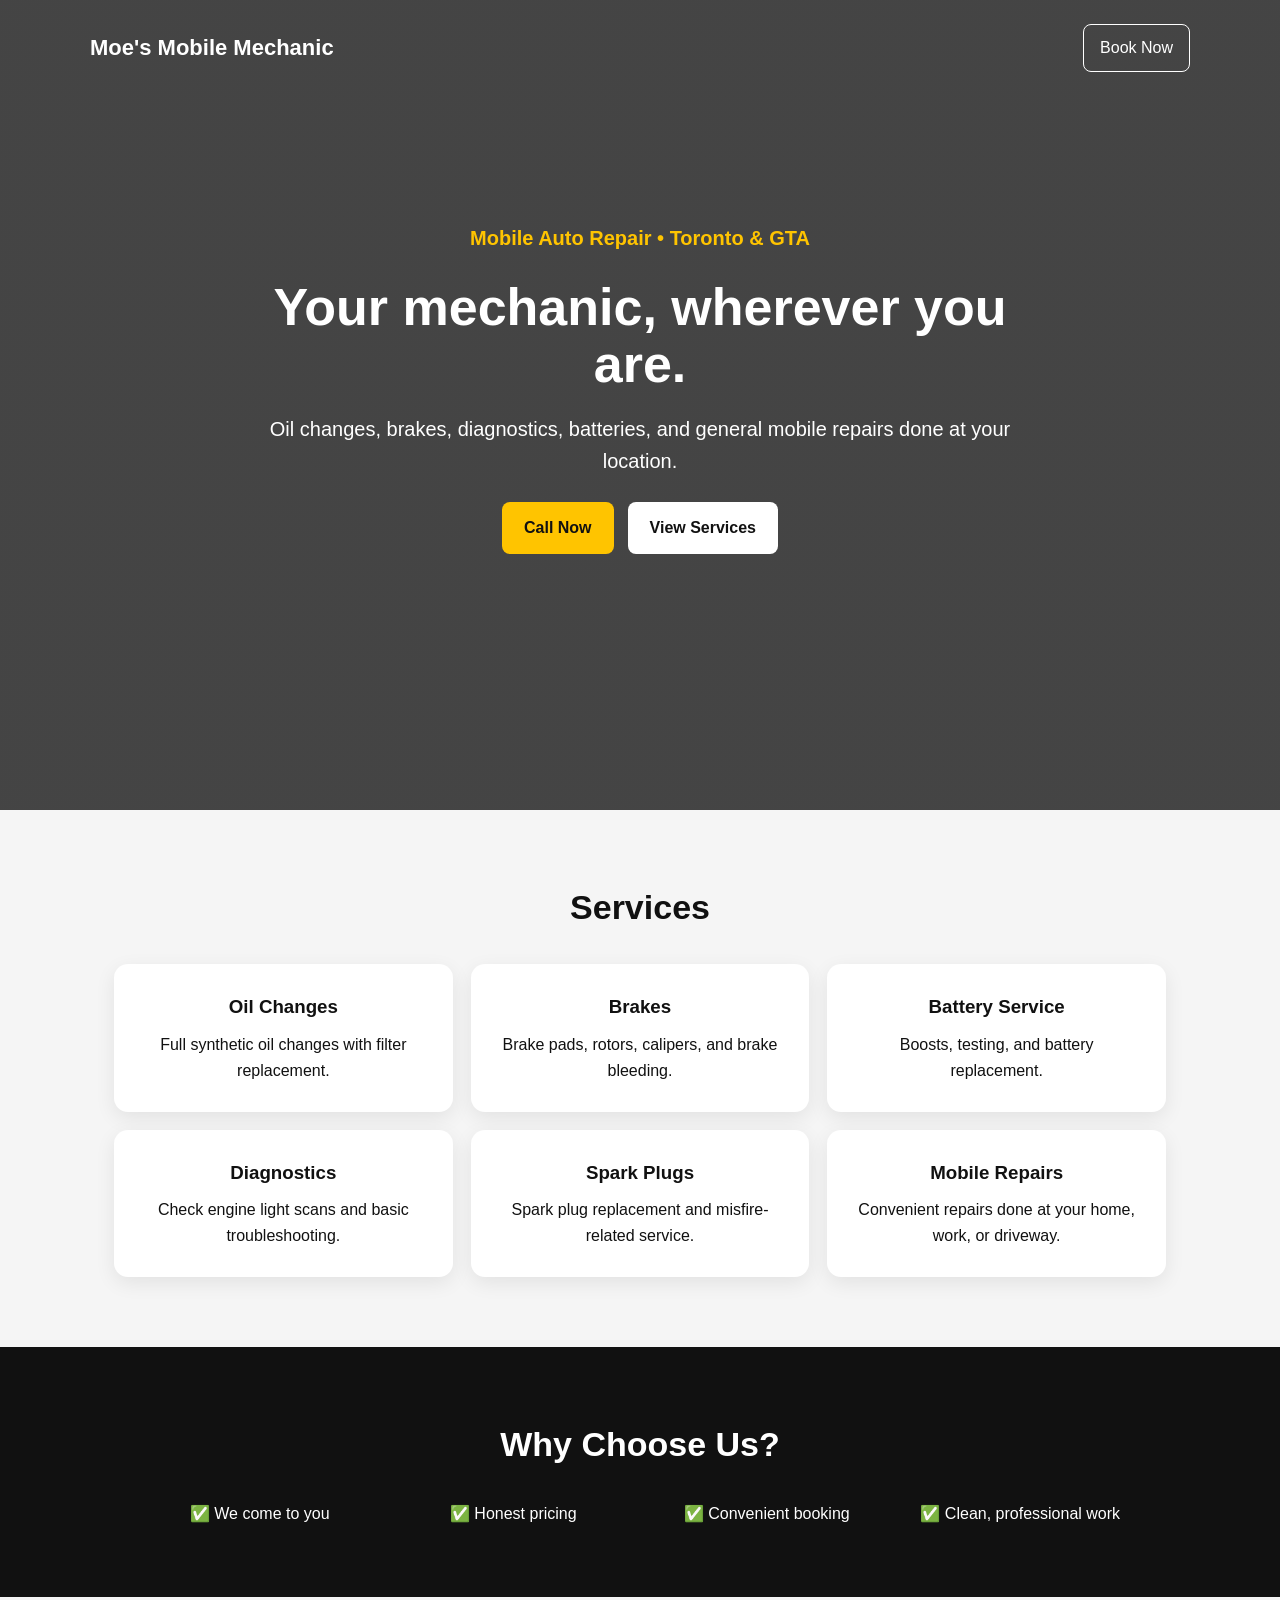
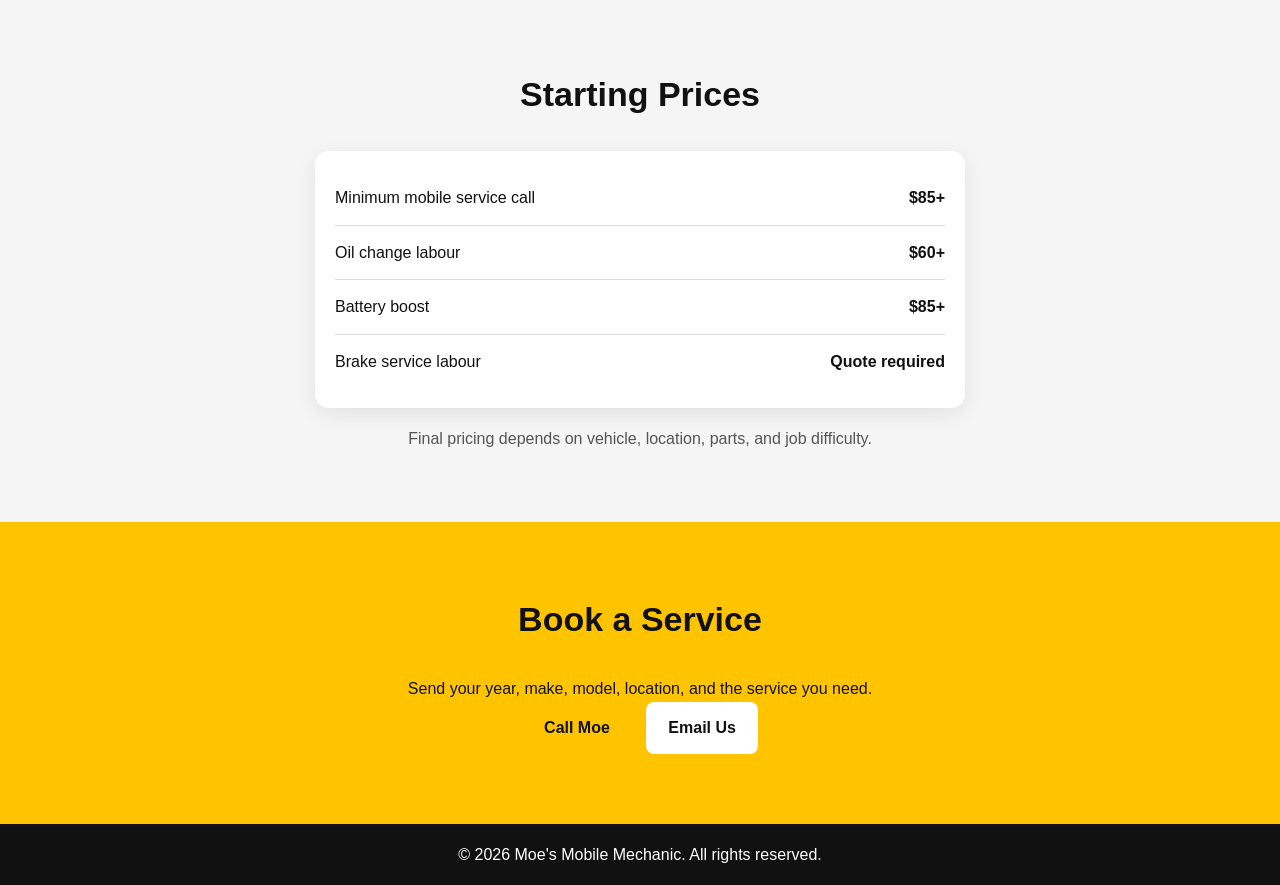
==== index.html @ 8963e4dd "Add files via upload" ====
<!DOCTYPE html>
<html lang="en">
<head>
  <meta charset="UTF-8" />
  <meta name="viewport" content="width=device-width, initial-scale=1.0" />
  <title>Moe's Mobile Mechanic</title>
  <link rel="stylesheet" href="styles.css" />
</head>
<body>
  <header class="hero">
    <nav>
      <h2>Moe's Mobile Mechanic</h2>
      <a href="#contact" class="nav-btn">Book Now</a>
    </nav>

    <div class="hero-content">
      <p class="tag">Mobile Auto Repair • Toronto & GTA</p>
      <h1>Your mechanic, wherever you are.</h1>
      <p>Oil changes, brakes, diagnostics, batteries, and general mobile repairs done at your location.</p>
      <div class="buttons">
        <a href="tel:+10000000000" class="btn primary">Call Now</a>
        <a href="#services" class="btn secondary">View Services</a>
      </div>
    </div>
  </header>

  <section id="services" class="section">
    <h2>Services</h2>
    <div class="grid">
      <div class="card"><h3>Oil Changes</h3><p>Full synthetic oil changes with filter replacement.</p></div>
      <div class="card"><h3>Brakes</h3><p>Brake pads, rotors, calipers, and brake bleeding.</p></div>
      <div class="card"><h3>Battery Service</h3><p>Boosts, testing, and battery replacement.</p></div>
      <div class="card"><h3>Diagnostics</h3><p>Check engine light scans and basic troubleshooting.</p></div>
      <div class="card"><h3>Spark Plugs</h3><p>Spark plug replacement and misfire-related service.</p></div>
      <div class="card"><h3>Mobile Repairs</h3><p>Convenient repairs done at your home, work, or driveway.</p></div>
    </div>
  </section>

  <section class="section dark">
    <h2>Why Choose Us?</h2>
    <div class="features">
      <p>✅ We come to you</p>
      <p>✅ Honest pricing</p>
      <p>✅ Convenient booking</p>
      <p>✅ Clean, professional work</p>
    </div>
  </section>

  <section class="section">
    <h2>Starting Prices</h2>
    <div class="price-list">
      <p><span>Minimum mobile service call</span><strong>$85+</strong></p>
      <p><span>Oil change labour</span><strong>$60+</strong></p>
      <p><span>Battery boost</span><strong>$85+</strong></p>
      <p><span>Brake service labour</span><strong>Quote required</strong></p>
    </div>
    <p class="note">Final pricing depends on vehicle, location, parts, and job difficulty.</p>
  </section>

  <section id="contact" class="section contact">
    <h2>Book a Service</h2>
    <p>Send your year, make, model, location, and the service you need.</p>
    <a href="tel:+10000000000" class="btn primary">Call Moe</a>
    <a href="mailto:your@email.com" class="btn secondary">Email Us</a>
  </section>

  <footer>
    <p>© 2026 Moe's Mobile Mechanic. All rights reserved.</p>
  </footer>

  <script src="script.js"></script>
</body>
</html>
---- styles.css ----
* {
  box-sizing: border-box;
  margin: 0;
  padding: 0;
}

body {
  font-family: Arial, sans-serif;
  color: #111;
  background: #f5f5f5;
  line-height: 1.6;
}

.hero {
  min-height: 90vh;
  background: linear-gradient(rgba(0,0,0,.72), rgba(0,0,0,.72)), url("https://images.unsplash.com/photo-1486262715619-67b85e0b08d3?auto=format&fit=crop&w=1600&q=80");
  background-size: cover;
  background-position: center;
  color: white;
  padding: 24px;
}

nav {
  display: flex;
  justify-content: space-between;
  align-items: center;
  max-width: 1100px;
  margin: auto;
}

nav h2 {
  font-size: 22px;
}

.nav-btn {
  color: white;
  border: 1px solid white;
  padding: 10px 16px;
  border-radius: 8px;
  text-decoration: none;
}

.hero-content {
  max-width: 800px;
  margin: 150px auto 0;
  text-align: center;
}

.tag {
  color: #ffc400;
  font-weight: bold;
  margin-bottom: 12px;
}

h1 {
  font-size: 52px;
  line-height: 1.1;
  margin-bottom: 20px;
}

.hero-content p {
  font-size: 20px;
  margin-bottom: 25px;
}

.buttons {
  display: flex;
  justify-content: center;
  gap: 14px;
  flex-wrap: wrap;
}

.btn {
  display: inline-block;
  padding: 13px 22px;
  border-radius: 8px;
  text-decoration: none;
  font-weight: bold;
}

.primary {
  background: #ffc400;
  color: #111;
}

.secondary {
  background: white;
  color: #111;
}

.section {
  max-width: 1100px;
  margin: auto;
  padding: 70px 24px;
  text-align: center;
}

.section h2 {
  font-size: 34px;
  margin-bottom: 30px;
}

.grid {
  display: grid;
  grid-template-columns: repeat(3, 1fr);
  gap: 18px;
}

.card {
  background: white;
  padding: 28px;
  border-radius: 14px;
  box-shadow: 0 6px 20px rgba(0,0,0,.08);
}

.card h3 {
  margin-bottom: 10px;
}

.dark {
  background: #111;
  color: white;
  max-width: none;
}

.features {
  display: grid;
  grid-template-columns: repeat(4, 1fr);
  gap: 14px;
  max-width: 1000px;
  margin: auto;
}

.price-list {
  background: white;
  border-radius: 14px;
  padding: 20px;
  max-width: 650px;
  margin: auto;
  box-shadow: 0 6px 20px rgba(0,0,0,.08);
}

.price-list p {
  display: flex;
  justify-content: space-between;
  border-bottom: 1px solid #ddd;
  padding: 14px 0;
}

.price-list p:last-child {
  border-bottom: none;
}

.note {
  margin-top: 18px;
  color: #555;
}

.contact {
  background: #ffc400;
  max-width: none;
}

.contact .secondary {
  margin-left: 10px;
}

footer {
  background: #111;
  color: white;
  text-align: center;
  padding: 18px;
}

@media (max-width: 800px) {
  h1 {
    font-size: 38px;
  }

  .grid,
  .features {
    grid-template-columns: 1fr;
  }

  .hero-content {
    margin-top: 110px;
  }

  .price-list p {
    flex-direction: column;
    gap: 4px;
  }
}
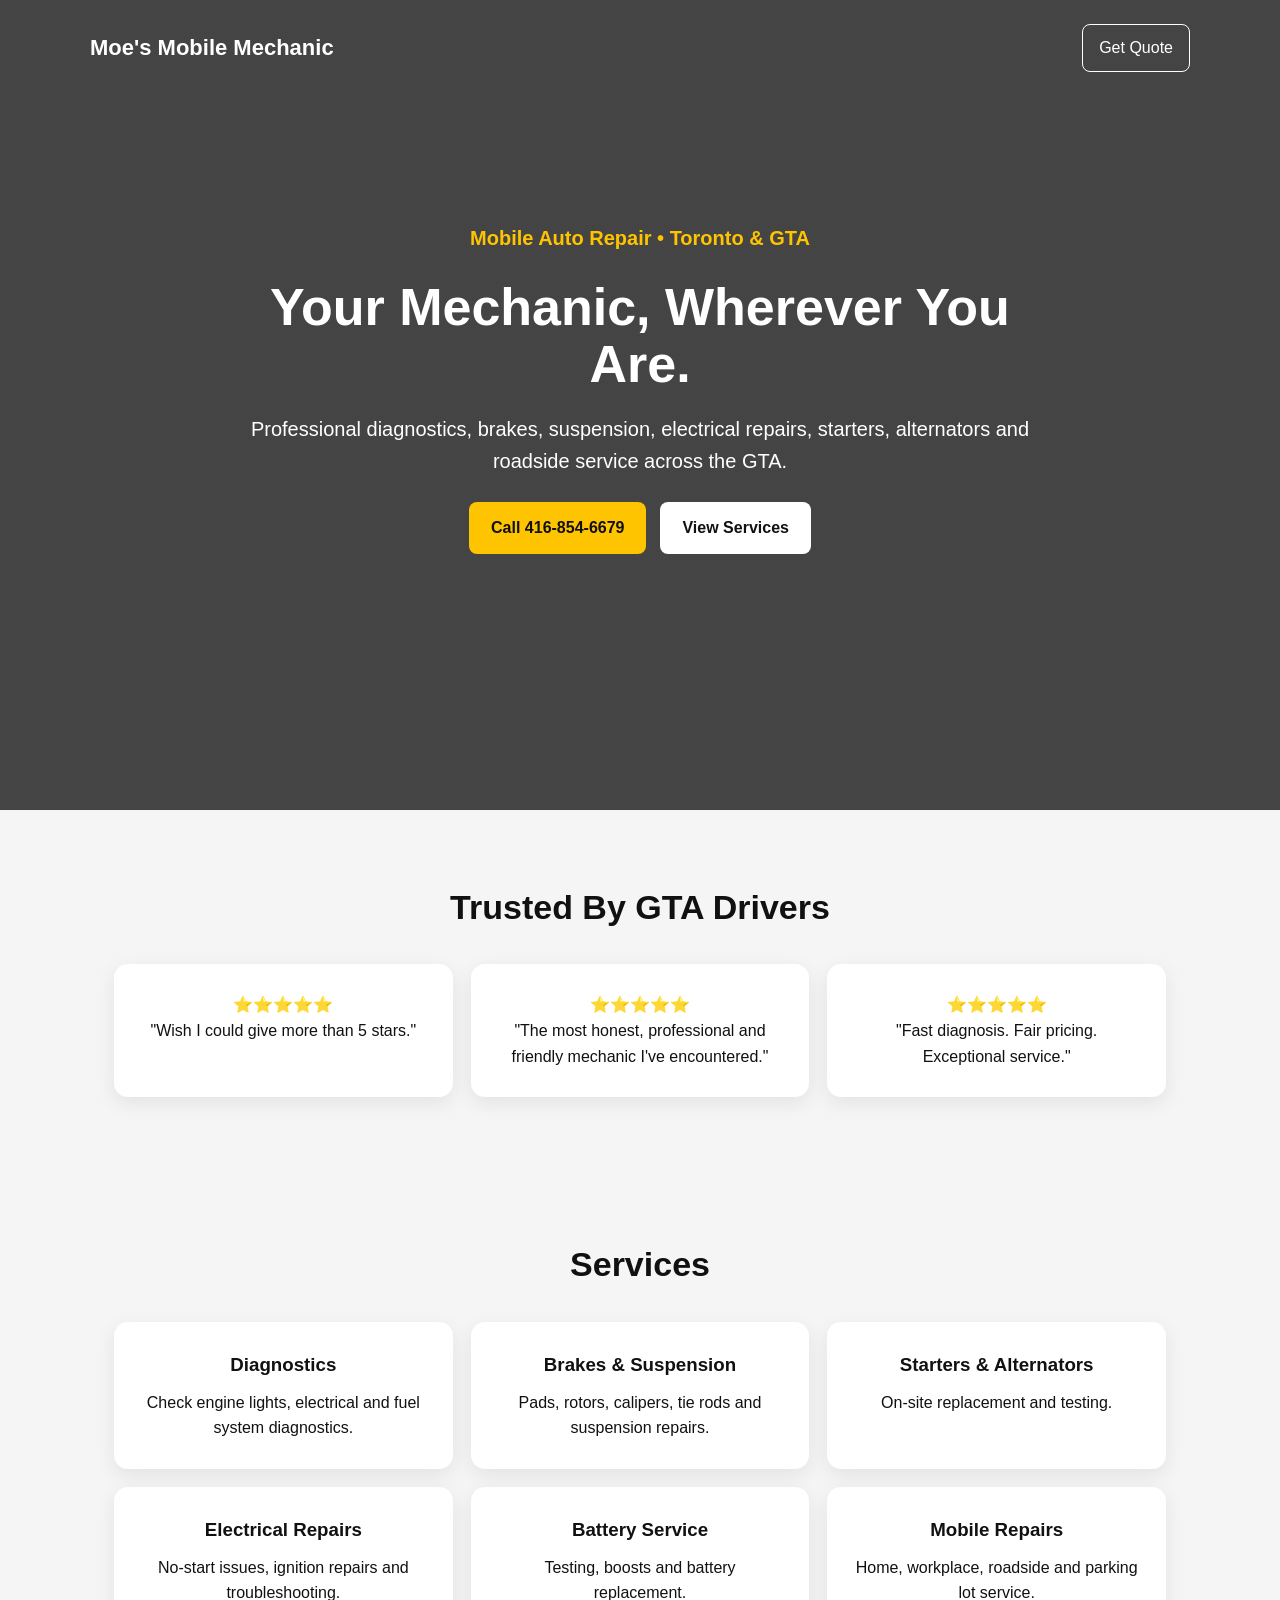
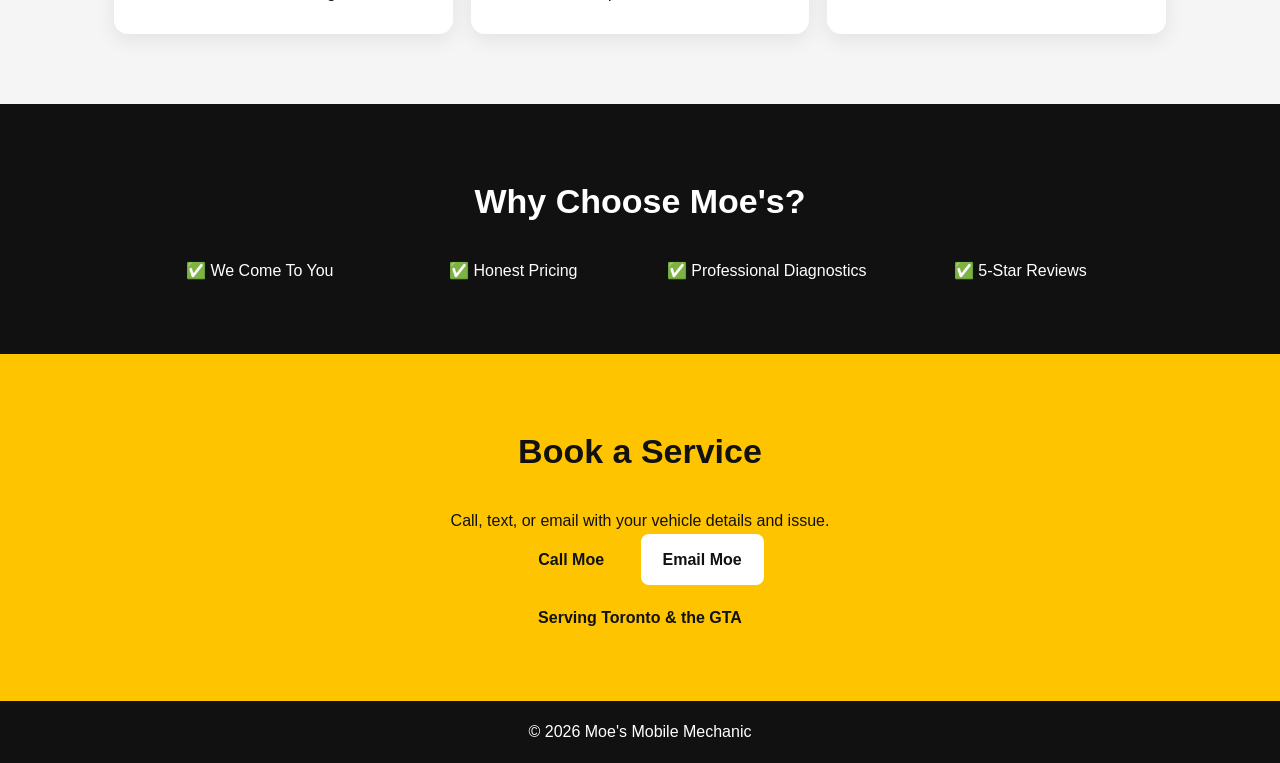
==== commit 2cc41374: "Add files via upload" ====
--- a/index.html
+++ b/index.html
@@ -1,73 +1,54 @@
 <!DOCTYPE html>
-<html lang="en">
-<head>
-  <meta charset="UTF-8" />
-  <meta name="viewport" content="width=device-width, initial-scale=1.0" />
-  <title>Moe's Mobile Mechanic</title>
-  <link rel="stylesheet" href="styles.css" />
-</head>
+<html lang="en"><head><meta charset="UTF-8"><meta name="viewport" content="width=device-width, initial-scale=1.0">
+<title>Moe's Mobile Mechanic | Toronto & GTA</title><link rel="stylesheet" href="styles.css"></head>
 <body>
-  <header class="hero">
-    <nav>
-      <h2>Moe's Mobile Mechanic</h2>
-      <a href="#contact" class="nav-btn">Book Now</a>
-    </nav>
+<header class="hero">
+<nav><h2>Moe's Mobile Mechanic</h2><a href="#contact" class="nav-btn">Get Quote</a></nav>
+<div class="hero-content">
+<p class="tag">Mobile Auto Repair • Toronto & GTA</p>
+<h1>Your Mechanic, Wherever You Are.</h1>
+<p>Professional diagnostics, brakes, suspension, electrical repairs, starters, alternators and roadside service across the GTA.</p>
+<div class="buttons">
+<a href="tel:+14168546679" class="btn primary">Call 416-854-6679</a>
+<a href="#services" class="btn secondary">View Services</a>
+</div></div></header>
 
-    <div class="hero-content">
-      <p class="tag">Mobile Auto Repair • Toronto & GTA</p>
-      <h1>Your mechanic, wherever you are.</h1>
-      <p>Oil changes, brakes, diagnostics, batteries, and general mobile repairs done at your location.</p>
-      <div class="buttons">
-        <a href="tel:+10000000000" class="btn primary">Call Now</a>
-        <a href="#services" class="btn secondary">View Services</a>
-      </div>
-    </div>
-  </header>
+<section class="section">
+<h2>Trusted By GTA Drivers</h2>
+<div class="grid">
+<div class="card"><p>⭐⭐⭐⭐⭐</p><p>"Wish I could give more than 5 stars."</p></div>
+<div class="card"><p>⭐⭐⭐⭐⭐</p><p>"The most honest, professional and friendly mechanic I've encountered."</p></div>
+<div class="card"><p>⭐⭐⭐⭐⭐</p><p>"Fast diagnosis. Fair pricing. Exceptional service."</p></div>
+</div></section>
 
-  <section id="services" class="section">
-    <h2>Services</h2>
-    <div class="grid">
-      <div class="card"><h3>Oil Changes</h3><p>Full synthetic oil changes with filter replacement.</p></div>
-      <div class="card"><h3>Brakes</h3><p>Brake pads, rotors, calipers, and brake bleeding.</p></div>
-      <div class="card"><h3>Battery Service</h3><p>Boosts, testing, and battery replacement.</p></div>
-      <div class="card"><h3>Diagnostics</h3><p>Check engine light scans and basic troubleshooting.</p></div>
-      <div class="card"><h3>Spark Plugs</h3><p>Spark plug replacement and misfire-related service.</p></div>
-      <div class="card"><h3>Mobile Repairs</h3><p>Convenient repairs done at your home, work, or driveway.</p></div>
-    </div>
-  </section>
+<section id="services" class="section">
+<h2>Services</h2>
+<div class="grid">
+<div class="card"><h3>Diagnostics</h3><p>Check engine lights, electrical and fuel system diagnostics.</p></div>
+<div class="card"><h3>Brakes & Suspension</h3><p>Pads, rotors, calipers, tie rods and suspension repairs.</p></div>
+<div class="card"><h3>Starters & Alternators</h3><p>On-site replacement and testing.</p></div>
+<div class="card"><h3>Electrical Repairs</h3><p>No-start issues, ignition repairs and troubleshooting.</p></div>
+<div class="card"><h3>Battery Service</h3><p>Testing, boosts and battery replacement.</p></div>
+<div class="card"><h3>Mobile Repairs</h3><p>Home, workplace, roadside and parking lot service.</p></div>
+</div></section>
 
-  <section class="section dark">
-    <h2>Why Choose Us?</h2>
-    <div class="features">
-      <p>✅ We come to you</p>
-      <p>✅ Honest pricing</p>
-      <p>✅ Convenient booking</p>
-      <p>✅ Clean, professional work</p>
-    </div>
-  </section>
+<section class="section dark">
+<h2>Why Choose Moe's?</h2>
+<div class="features">
+<p>✅ We Come To You</p>
+<p>✅ Honest Pricing</p>
+<p>✅ Professional Diagnostics</p>
+<p>✅ 5-Star Reviews</p>
+</div>
+</section>
 
-  <section class="section">
-    <h2>Starting Prices</h2>
-    <div class="price-list">
-      <p><span>Minimum mobile service call</span><strong>$85+</strong></p>
-      <p><span>Oil change labour</span><strong>$60+</strong></p>
-      <p><span>Battery boost</span><strong>$85+</strong></p>
-      <p><span>Brake service labour</span><strong>Quote required</strong></p>
-    </div>
-    <p class="note">Final pricing depends on vehicle, location, parts, and job difficulty.</p>
-  </section>
+<section id="contact" class="section contact">
+<h2>Book a Service</h2>
+<p>Call, text, or email with your vehicle details and issue.</p>
+<a href="tel:+14168546679" class="btn primary">Call Moe</a>
+<a href="mailto:moes.automechaic@gmail.com" class="btn secondary">Email Moe</a>
+<p style="margin-top:20px"><strong>Serving Toronto & the GTA</strong></p>
+</section>
 
-  <section id="contact" class="section contact">
-    <h2>Book a Service</h2>
-    <p>Send your year, make, model, location, and the service you need.</p>
-    <a href="tel:+10000000000" class="btn primary">Call Moe</a>
-    <a href="mailto:your@email.com" class="btn secondary">Email Us</a>
-  </section>
-
-  <footer>
-    <p>© 2026 Moe's Mobile Mechanic. All rights reserved.</p>
-  </footer>
-
-  <script src="script.js"></script>
-</body>
-</html>
+<footer><p>© 2026 Moe's Mobile Mechanic</p></footer>
+</body></html>
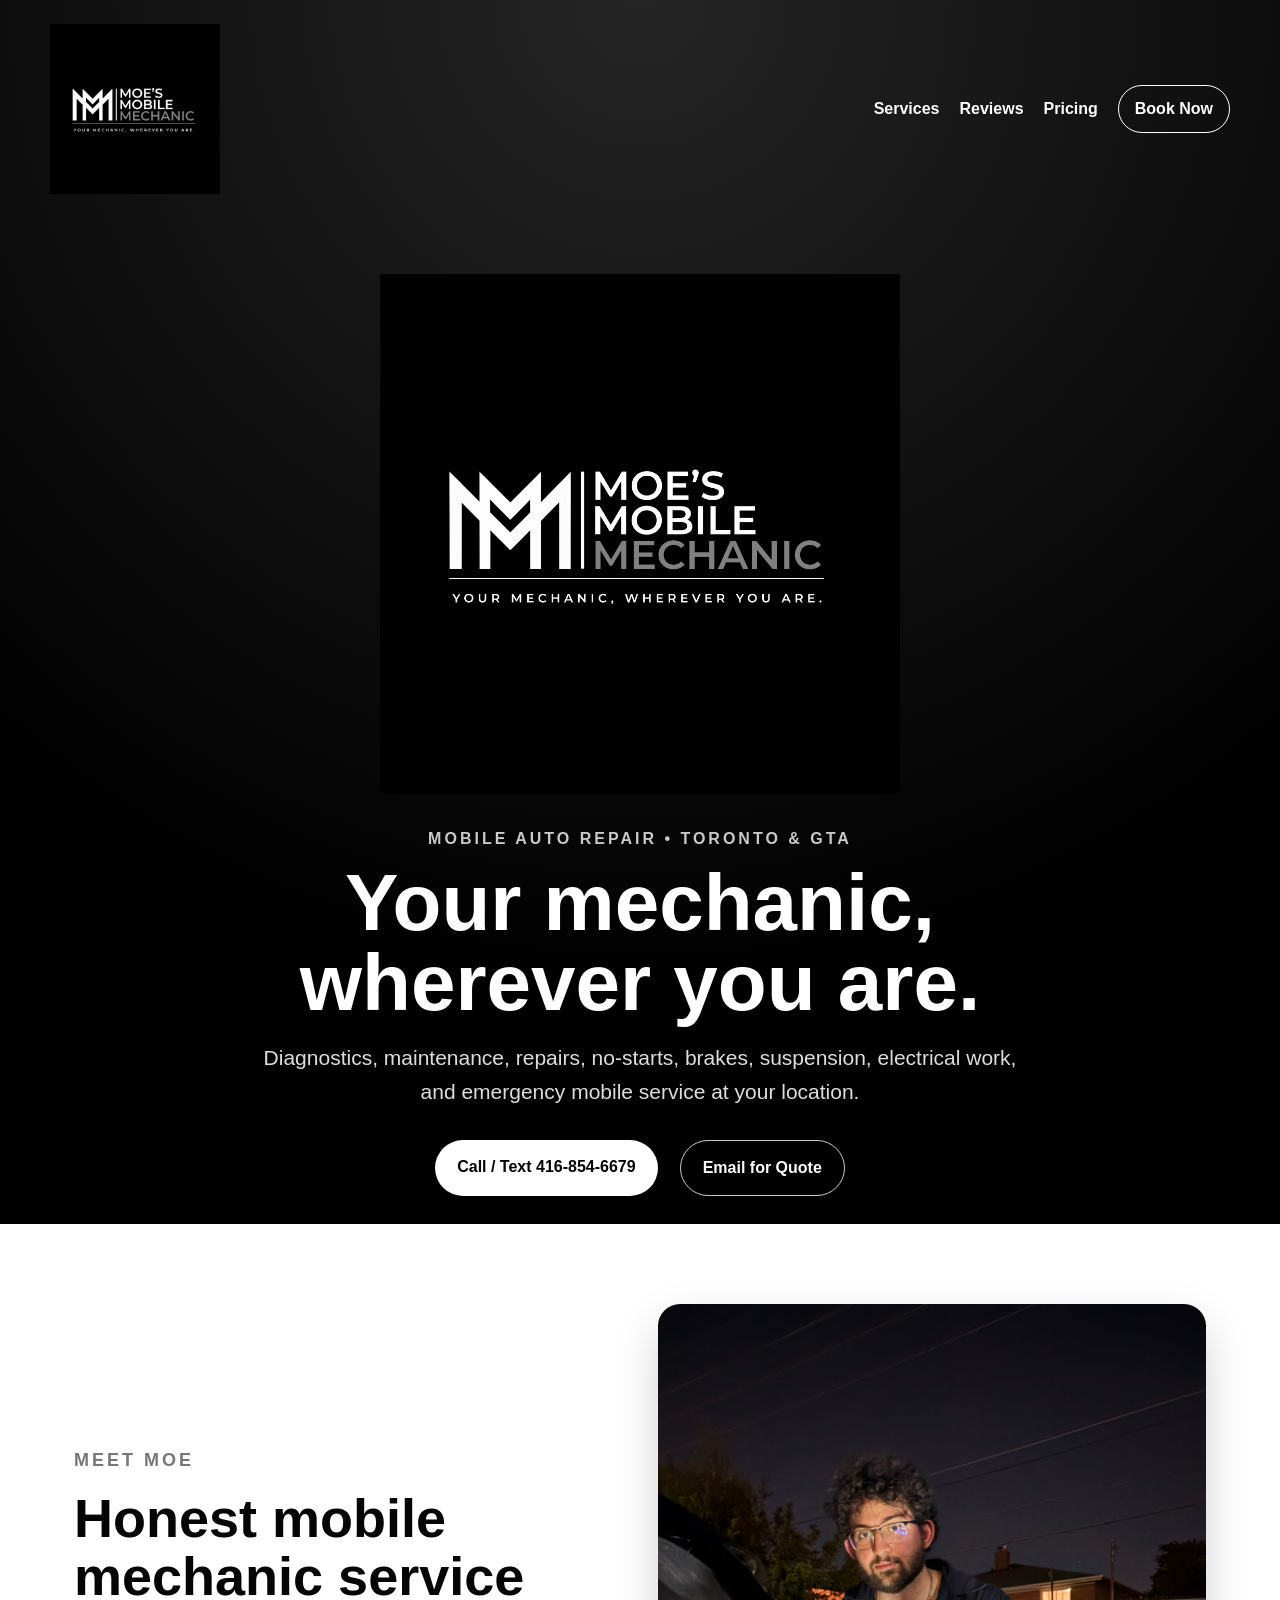
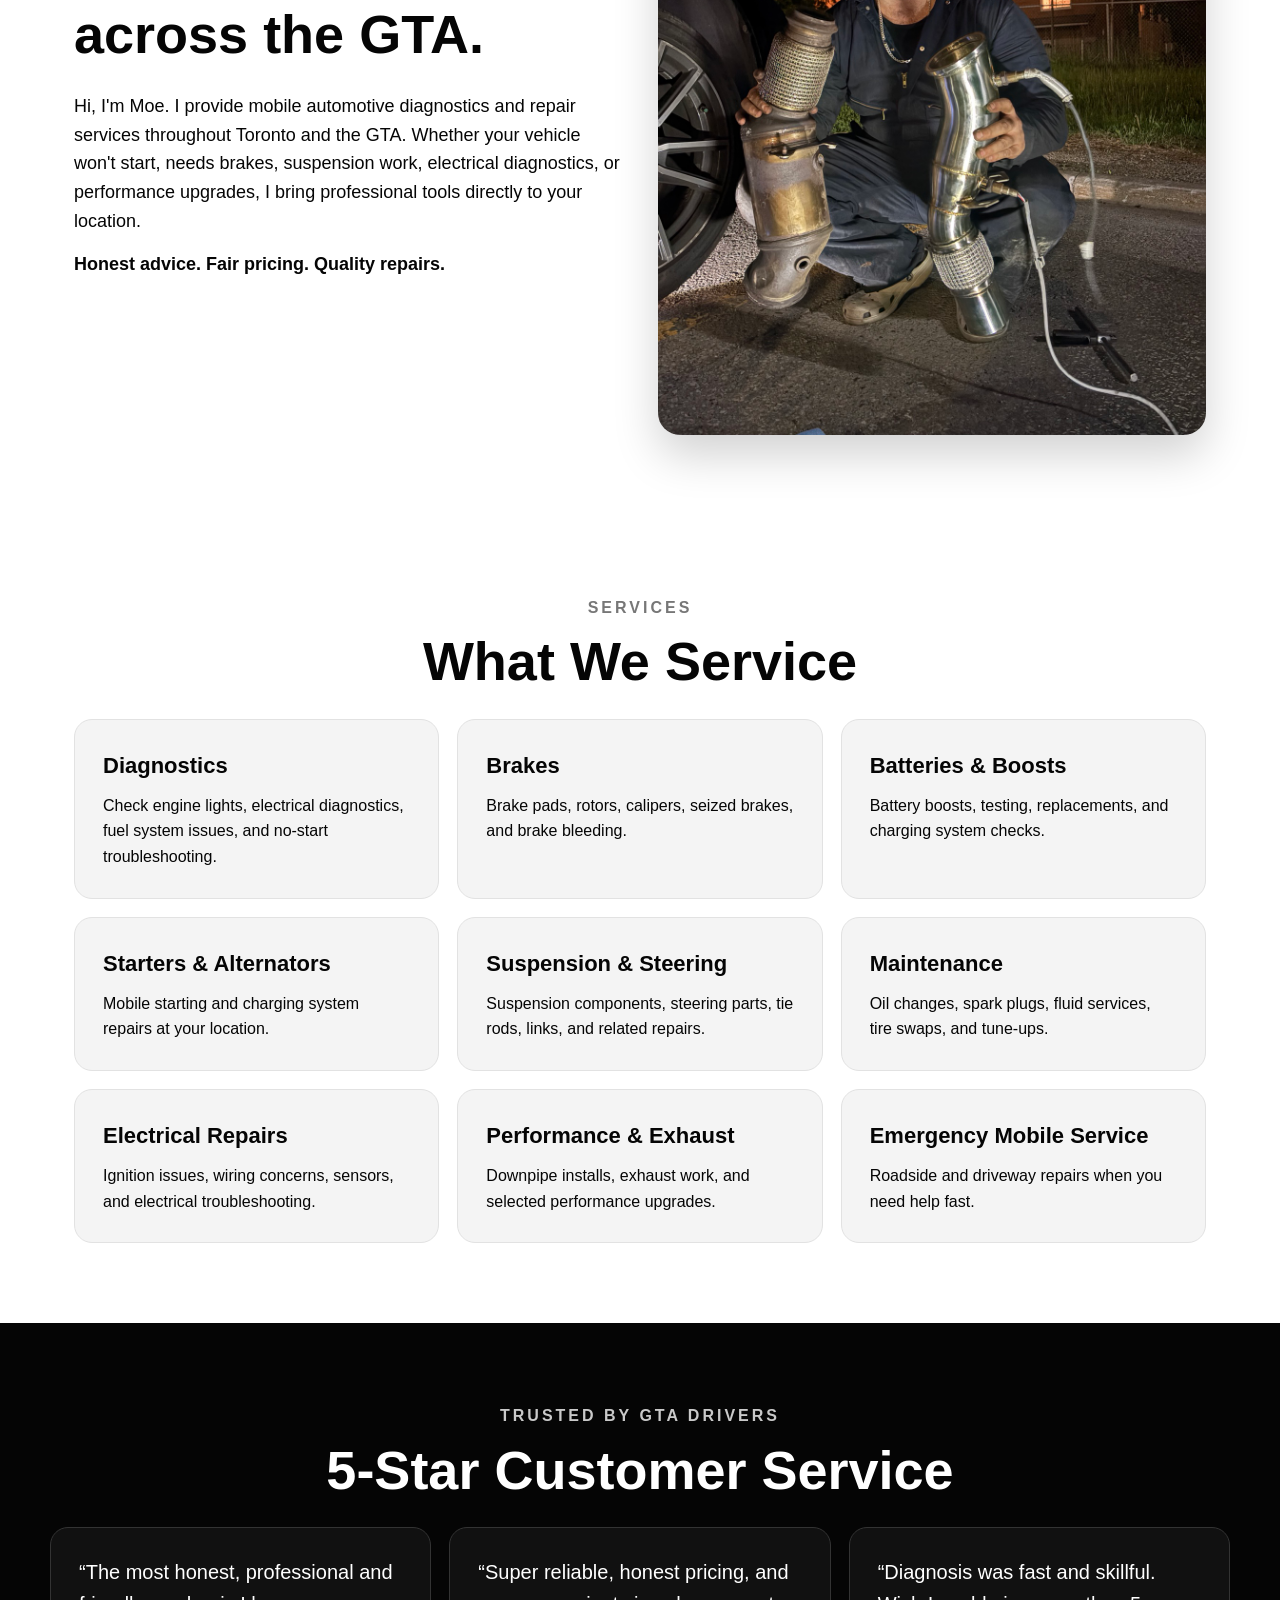
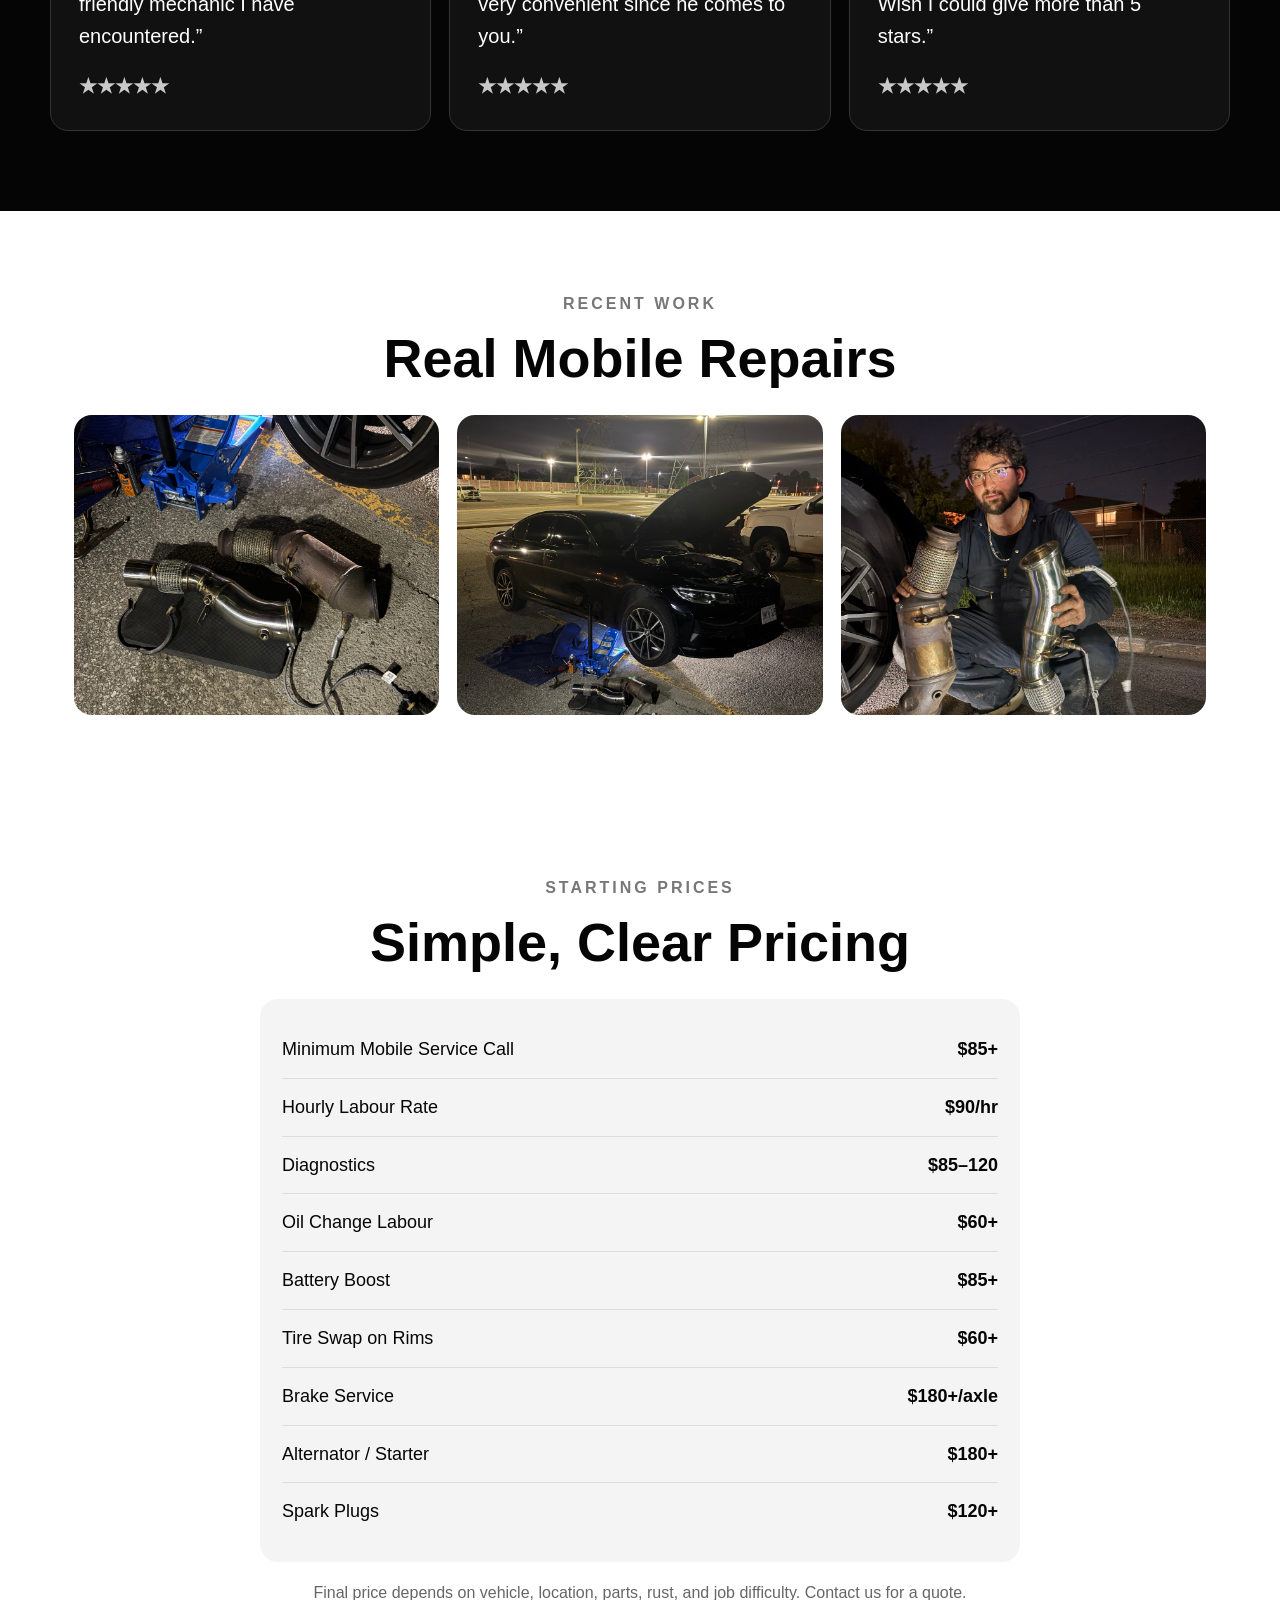
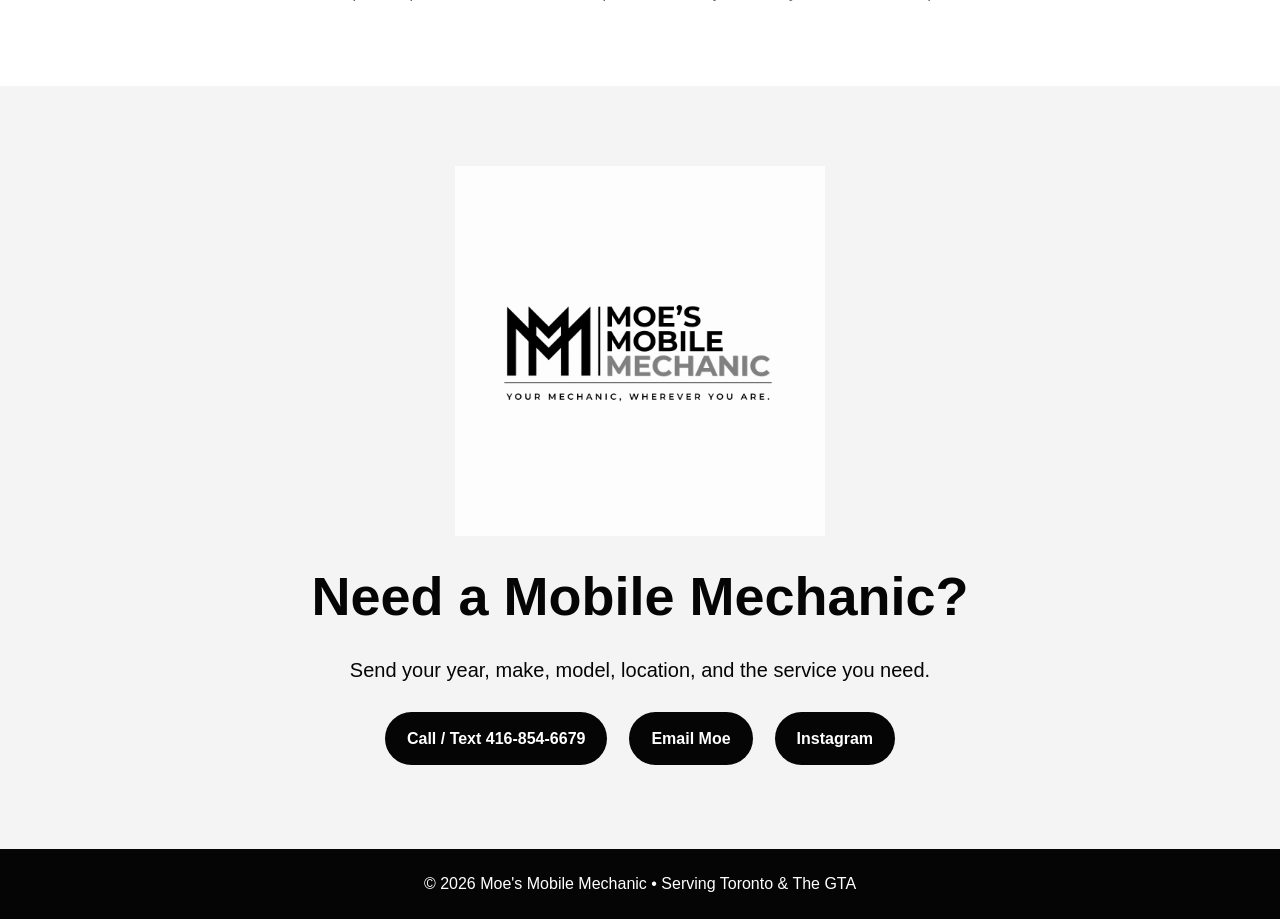
==== commit d2adfce9: "Add files via upload" ====
--- a/index.html
+++ b/index.html
@@ -1,54 +1 @@
-<!DOCTYPE html>
-<html lang="en"><head><meta charset="UTF-8"><meta name="viewport" content="width=device-width, initial-scale=1.0">
-<title>Moe's Mobile Mechanic | Toronto & GTA</title><link rel="stylesheet" href="styles.css"></head>
-<body>
-<header class="hero">
-<nav><h2>Moe's Mobile Mechanic</h2><a href="#contact" class="nav-btn">Get Quote</a></nav>
-<div class="hero-content">
-<p class="tag">Mobile Auto Repair • Toronto & GTA</p>
-<h1>Your Mechanic, Wherever You Are.</h1>
-<p>Professional diagnostics, brakes, suspension, electrical repairs, starters, alternators and roadside service across the GTA.</p>
-<div class="buttons">
-<a href="tel:+14168546679" class="btn primary">Call 416-854-6679</a>
-<a href="#services" class="btn secondary">View Services</a>
-</div></div></header>
-
-<section class="section">
-<h2>Trusted By GTA Drivers</h2>
-<div class="grid">
-<div class="card"><p>⭐⭐⭐⭐⭐</p><p>"Wish I could give more than 5 stars."</p></div>
-<div class="card"><p>⭐⭐⭐⭐⭐</p><p>"The most honest, professional and friendly mechanic I've encountered."</p></div>
-<div class="card"><p>⭐⭐⭐⭐⭐</p><p>"Fast diagnosis. Fair pricing. Exceptional service."</p></div>
-</div></section>
-
-<section id="services" class="section">
-<h2>Services</h2>
-<div class="grid">
-<div class="card"><h3>Diagnostics</h3><p>Check engine lights, electrical and fuel system diagnostics.</p></div>
-<div class="card"><h3>Brakes & Suspension</h3><p>Pads, rotors, calipers, tie rods and suspension repairs.</p></div>
-<div class="card"><h3>Starters & Alternators</h3><p>On-site replacement and testing.</p></div>
-<div class="card"><h3>Electrical Repairs</h3><p>No-start issues, ignition repairs and troubleshooting.</p></div>
-<div class="card"><h3>Battery Service</h3><p>Testing, boosts and battery replacement.</p></div>
-<div class="card"><h3>Mobile Repairs</h3><p>Home, workplace, roadside and parking lot service.</p></div>
-</div></section>
-
-<section class="section dark">
-<h2>Why Choose Moe's?</h2>
-<div class="features">
-<p>✅ We Come To You</p>
-<p>✅ Honest Pricing</p>
-<p>✅ Professional Diagnostics</p>
-<p>✅ 5-Star Reviews</p>
-</div>
-</section>
-
-<section id="contact" class="section contact">
-<h2>Book a Service</h2>
-<p>Call, text, or email with your vehicle details and issue.</p>
-<a href="tel:+14168546679" class="btn primary">Call Moe</a>
-<a href="mailto:moes.automechaic@gmail.com" class="btn secondary">Email Moe</a>
-<p style="margin-top:20px"><strong>Serving Toronto & the GTA</strong></p>
-</section>
-
-<footer><p>© 2026 Moe's Mobile Mechanic</p></footer>
-</body></html>+<!DOCTYPE html><html lang="en"><head><meta charset="UTF-8"/><meta name="viewport" content="width=device-width, initial-scale=1.0"/><title>Moe's Mobile Mechanic | GTA Mobile Auto Repair</title><meta name="description" content="Moe's Mobile Mechanic provides mobile diagnostics and auto repair across Toronto and the GTA."/><link rel="stylesheet" href="styles.css"/></head><body><header class="hero"><nav class="nav"><img src="logo-dark.png" alt="Moe's Mobile Mechanic logo" class="nav-logo"/><div class="nav-links"><a href="#services">Services</a><a href="#reviews">Reviews</a><a href="#pricing">Pricing</a><a href="#contact" class="pill">Book Now</a></div></nav><div class="hero-inner"><img src="logo-dark.png" alt="Moe's Mobile Mechanic logo" class="hero-logo"/><p class="eyebrow">Mobile Auto Repair • Toronto & GTA</p><h1>Your mechanic, wherever you are.</h1><p class="hero-text">Diagnostics, maintenance, repairs, no-starts, brakes, suspension, electrical work, and emergency mobile service at your location.</p><div class="buttons"><a href="tel:4168546679" class="btn primary">Call / Text 416-854-6679</a><a href="mailto:Moes.automechaic@gmail.com" class="btn secondary">Email for Quote</a></div></div></header><main><section class="section about"><div><p class="eyebrow dark-text">Meet Moe</p><h2>Honest mobile mechanic service across the GTA.</h2><p>Hi, I'm Moe. I provide mobile automotive diagnostics and repair services throughout Toronto and the GTA. Whether your vehicle won't start, needs brakes, suspension work, electrical diagnostics, or performance upgrades, I bring professional tools directly to your location.</p><p><strong>Honest advice. Fair pricing. Quality repairs.</strong></p></div><img src="meet-moe.jpeg" alt="Moe working on a BMW mobile repair" class="feature-img"/></section><section id="services" class="section"><p class="eyebrow dark-text">Services</p><h2>What We Service</h2><div class="grid"><div class="card"><h3>Diagnostics</h3><p>Check engine lights, electrical diagnostics, fuel system issues, and no-start troubleshooting.</p></div><div class="card"><h3>Brakes</h3><p>Brake pads, rotors, calipers, seized brakes, and brake bleeding.</p></div><div class="card"><h3>Batteries & Boosts</h3><p>Battery boosts, testing, replacements, and charging system checks.</p></div><div class="card"><h3>Starters & Alternators</h3><p>Mobile starting and charging system repairs at your location.</p></div><div class="card"><h3>Suspension & Steering</h3><p>Suspension components, steering parts, tie rods, links, and related repairs.</p></div><div class="card"><h3>Maintenance</h3><p>Oil changes, spark plugs, fluid services, tire swaps, and tune-ups.</p></div><div class="card"><h3>Electrical Repairs</h3><p>Ignition issues, wiring concerns, sensors, and electrical troubleshooting.</p></div><div class="card"><h3>Performance & Exhaust</h3><p>Downpipe installs, exhaust work, and selected performance upgrades.</p></div><div class="card"><h3>Emergency Mobile Service</h3><p>Roadside and driveway repairs when you need help fast.</p></div></div></section><section id="reviews" class="section dark-section"><p class="eyebrow">Trusted By GTA Drivers</p><h2>5-Star Customer Service</h2><div class="review-grid"><div class="review">“The most honest, professional and friendly mechanic I have encountered.”<span>★★★★★</span></div><div class="review">“Super reliable, honest pricing, and very convenient since he comes to you.”<span>★★★★★</span></div><div class="review">“Diagnosis was fast and skillful. Wish I could give more than 5 stars.”<span>★★★★★</span></div></div></section><section class="section gallery"><p class="eyebrow dark-text">Recent Work</p><h2>Real Mobile Repairs</h2><div class="photo-grid"><img src="bmw-work.jpeg" alt="BMW mobile repair"/><img src="repair-work.jpeg" alt="Mobile repair work"/><img src="meet-moe.jpeg" alt="Moe holding automotive part"/></div></section><section id="pricing" class="section pricing"><p class="eyebrow dark-text">Starting Prices</p><h2>Simple, Clear Pricing</h2><div class="price-list"><p><span>Minimum Mobile Service Call</span><strong>$85+</strong></p><p><span>Hourly Labour Rate</span><strong>$90/hr</strong></p><p><span>Diagnostics</span><strong>$85–120</strong></p><p><span>Oil Change Labour</span><strong>$60+</strong></p><p><span>Battery Boost</span><strong>$85+</strong></p><p><span>Tire Swap on Rims</span><strong>$60+</strong></p><p><span>Brake Service</span><strong>$180+/axle</strong></p><p><span>Alternator / Starter</span><strong>$180+</strong></p><p><span>Spark Plugs</span><strong>$120+</strong></p></div><p class="note">Final price depends on vehicle, location, parts, rust, and job difficulty. Contact us for a quote.</p></section><section id="contact" class="contact"><img src="logo-light.png" alt="Moe's Mobile Mechanic logo" class="contact-logo"/><h2>Need a Mobile Mechanic?</h2><p>Send your year, make, model, location, and the service you need.</p><div class="buttons"><a href="tel:4168546679" class="btn dark-btn">Call / Text 416-854-6679</a><a href="mailto:Moes.automechaic@gmail.com" class="btn dark-btn">Email Moe</a><a href="https://www.instagram.com/moesmobilemechanics" class="btn dark-btn">Instagram</a></div></section></main><footer><p>© 2026 Moe's Mobile Mechanic • Serving Toronto & The GTA</p></footer></body></html>
--- a/styles.css
+++ b/styles.css
@@ -1,193 +1 @@
-* {
-  box-sizing: border-box;
-  margin: 0;
-  padding: 0;
-}
-
-body {
-  font-family: Arial, sans-serif;
-  color: #111;
-  background: #f5f5f5;
-  line-height: 1.6;
-}
-
-.hero {
-  min-height: 90vh;
-  background: linear-gradient(rgba(0,0,0,.72), rgba(0,0,0,.72)), url("https://images.unsplash.com/photo-1486262715619-67b85e0b08d3?auto=format&fit=crop&w=1600&q=80");
-  background-size: cover;
-  background-position: center;
-  color: white;
-  padding: 24px;
-}
-
-nav {
-  display: flex;
-  justify-content: space-between;
-  align-items: center;
-  max-width: 1100px;
-  margin: auto;
-}
-
-nav h2 {
-  font-size: 22px;
-}
-
-.nav-btn {
-  color: white;
-  border: 1px solid white;
-  padding: 10px 16px;
-  border-radius: 8px;
-  text-decoration: none;
-}
-
-.hero-content {
-  max-width: 800px;
-  margin: 150px auto 0;
-  text-align: center;
-}
-
-.tag {
-  color: #ffc400;
-  font-weight: bold;
-  margin-bottom: 12px;
-}
-
-h1 {
-  font-size: 52px;
-  line-height: 1.1;
-  margin-bottom: 20px;
-}
-
-.hero-content p {
-  font-size: 20px;
-  margin-bottom: 25px;
-}
-
-.buttons {
-  display: flex;
-  justify-content: center;
-  gap: 14px;
-  flex-wrap: wrap;
-}
-
-.btn {
-  display: inline-block;
-  padding: 13px 22px;
-  border-radius: 8px;
-  text-decoration: none;
-  font-weight: bold;
-}
-
-.primary {
-  background: #ffc400;
-  color: #111;
-}
-
-.secondary {
-  background: white;
-  color: #111;
-}
-
-.section {
-  max-width: 1100px;
-  margin: auto;
-  padding: 70px 24px;
-  text-align: center;
-}
-
-.section h2 {
-  font-size: 34px;
-  margin-bottom: 30px;
-}
-
-.grid {
-  display: grid;
-  grid-template-columns: repeat(3, 1fr);
-  gap: 18px;
-}
-
-.card {
-  background: white;
-  padding: 28px;
-  border-radius: 14px;
-  box-shadow: 0 6px 20px rgba(0,0,0,.08);
-}
-
-.card h3 {
-  margin-bottom: 10px;
-}
-
-.dark {
-  background: #111;
-  color: white;
-  max-width: none;
-}
-
-.features {
-  display: grid;
-  grid-template-columns: repeat(4, 1fr);
-  gap: 14px;
-  max-width: 1000px;
-  margin: auto;
-}
-
-.price-list {
-  background: white;
-  border-radius: 14px;
-  padding: 20px;
-  max-width: 650px;
-  margin: auto;
-  box-shadow: 0 6px 20px rgba(0,0,0,.08);
-}
-
-.price-list p {
-  display: flex;
-  justify-content: space-between;
-  border-bottom: 1px solid #ddd;
-  padding: 14px 0;
-}
-
-.price-list p:last-child {
-  border-bottom: none;
-}
-
-.note {
-  margin-top: 18px;
-  color: #555;
-}
-
-.contact {
-  background: #ffc400;
-  max-width: none;
-}
-
-.contact .secondary {
-  margin-left: 10px;
-}
-
-footer {
-  background: #111;
-  color: white;
-  text-align: center;
-  padding: 18px;
-}
-
-@media (max-width: 800px) {
-  h1 {
-    font-size: 38px;
-  }
-
-  .grid,
-  .features {
-    grid-template-columns: 1fr;
-  }
-
-  .hero-content {
-    margin-top: 110px;
-  }
-
-  .price-list p {
-    flex-direction: column;
-    gap: 4px;
-  }
-}
+*{box-sizing:border-box;margin:0;padding:0}:root{--black:#050505;--gray:#151515;--silver:#c9c9c9;--light:#f4f4f4;--white:#fff}body{font-family:Arial,Helvetica,sans-serif;background:var(--white);color:var(--black);line-height:1.6}a{text-decoration:none}.hero{min-height:100vh;background:radial-gradient(circle at top,#252525,#000 72%);color:var(--white);padding:24px}.nav{max-width:1180px;margin:auto;display:flex;align-items:center;justify-content:space-between;gap:20px}.nav-logo{width:170px;max-width:42vw}.nav-links{display:flex;gap:20px;align-items:center}.nav-links a{color:var(--white);font-weight:800}.pill{border:1px solid var(--white);padding:10px 16px;border-radius:999px}.hero-inner{max-width:950px;margin:80px auto 0;text-align:center}.hero-logo{width:520px;max-width:92%;margin-bottom:24px}.eyebrow{text-transform:uppercase;letter-spacing:3px;font-weight:900;color:var(--silver);margin-bottom:12px}.dark-text{color:#777}h1{font-size:clamp(42px,7vw,80px);line-height:1;margin-bottom:18px}.hero-text{font-size:21px;color:#ddd;max-width:760px;margin:0 auto 28px}.buttons{display:flex;justify-content:center;gap:14px;flex-wrap:wrap}.btn{display:inline-block;border-radius:999px;padding:14px 22px;font-weight:900;margin:4px}.primary{background:var(--white);color:var(--black)}.secondary{border:1px solid var(--silver);color:var(--white)}.dark-btn{background:var(--black);color:var(--white)}.section{max-width:1180px;margin:auto;padding:80px 24px;text-align:center}.section h2,.contact h2{font-size:clamp(32px,5vw,54px);line-height:1.08;margin-bottom:28px}.about{display:grid;grid-template-columns:1fr 1fr;gap:36px;text-align:left;align-items:center}.about p{font-size:18px;margin-bottom:14px}.feature-img{width:100%;border-radius:22px;box-shadow:0 20px 45px rgba(0,0,0,.18)}.grid{display:grid;grid-template-columns:repeat(3,1fr);gap:18px}.card{background:var(--light);border:1px solid #e2e2e2;border-radius:18px;padding:28px;text-align:left}.card h3{font-size:22px;margin-bottom:10px}.dark-section{max-width:none;background:var(--black);color:var(--white)}.dark-section .review-grid{max-width:1180px;margin:auto}.review-grid{display:grid;grid-template-columns:repeat(3,1fr);gap:18px}.review{background:#111;border:1px solid #333;border-radius:18px;padding:28px;text-align:left;font-size:20px}.review span{display:block;color:var(--silver);font-weight:900;margin-top:18px}.photo-grid{display:grid;grid-template-columns:repeat(3,1fr);gap:18px}.photo-grid img{width:100%;height:300px;object-fit:cover;border-radius:18px}.pricing{background:#fff}.price-list{max-width:760px;margin:auto;background:var(--light);border-radius:18px;padding:22px}.price-list p{display:flex;justify-content:space-between;gap:20px;border-bottom:1px solid #ddd;padding:14px 0;font-size:18px}.price-list p:last-child{border-bottom:0}.note{color:#666;margin-top:18px}.contact{text-align:center;background:var(--light);padding:80px 24px}.contact-logo{width:370px;max-width:92%;margin-bottom:24px}.contact p{font-size:20px;margin-bottom:22px}footer{background:var(--black);color:var(--white);text-align:center;padding:22px}@media(max-width:850px){.nav{align-items:flex-start}.nav-links{flex-direction:column;align-items:flex-end;gap:10px}.nav-logo{width:135px}.hero-inner{margin-top:70px}.about,.grid,.review-grid,.photo-grid{grid-template-columns:1fr}.photo-grid img{height:260px}.price-list p{flex-direction:column;text-align:left;gap:4px}}
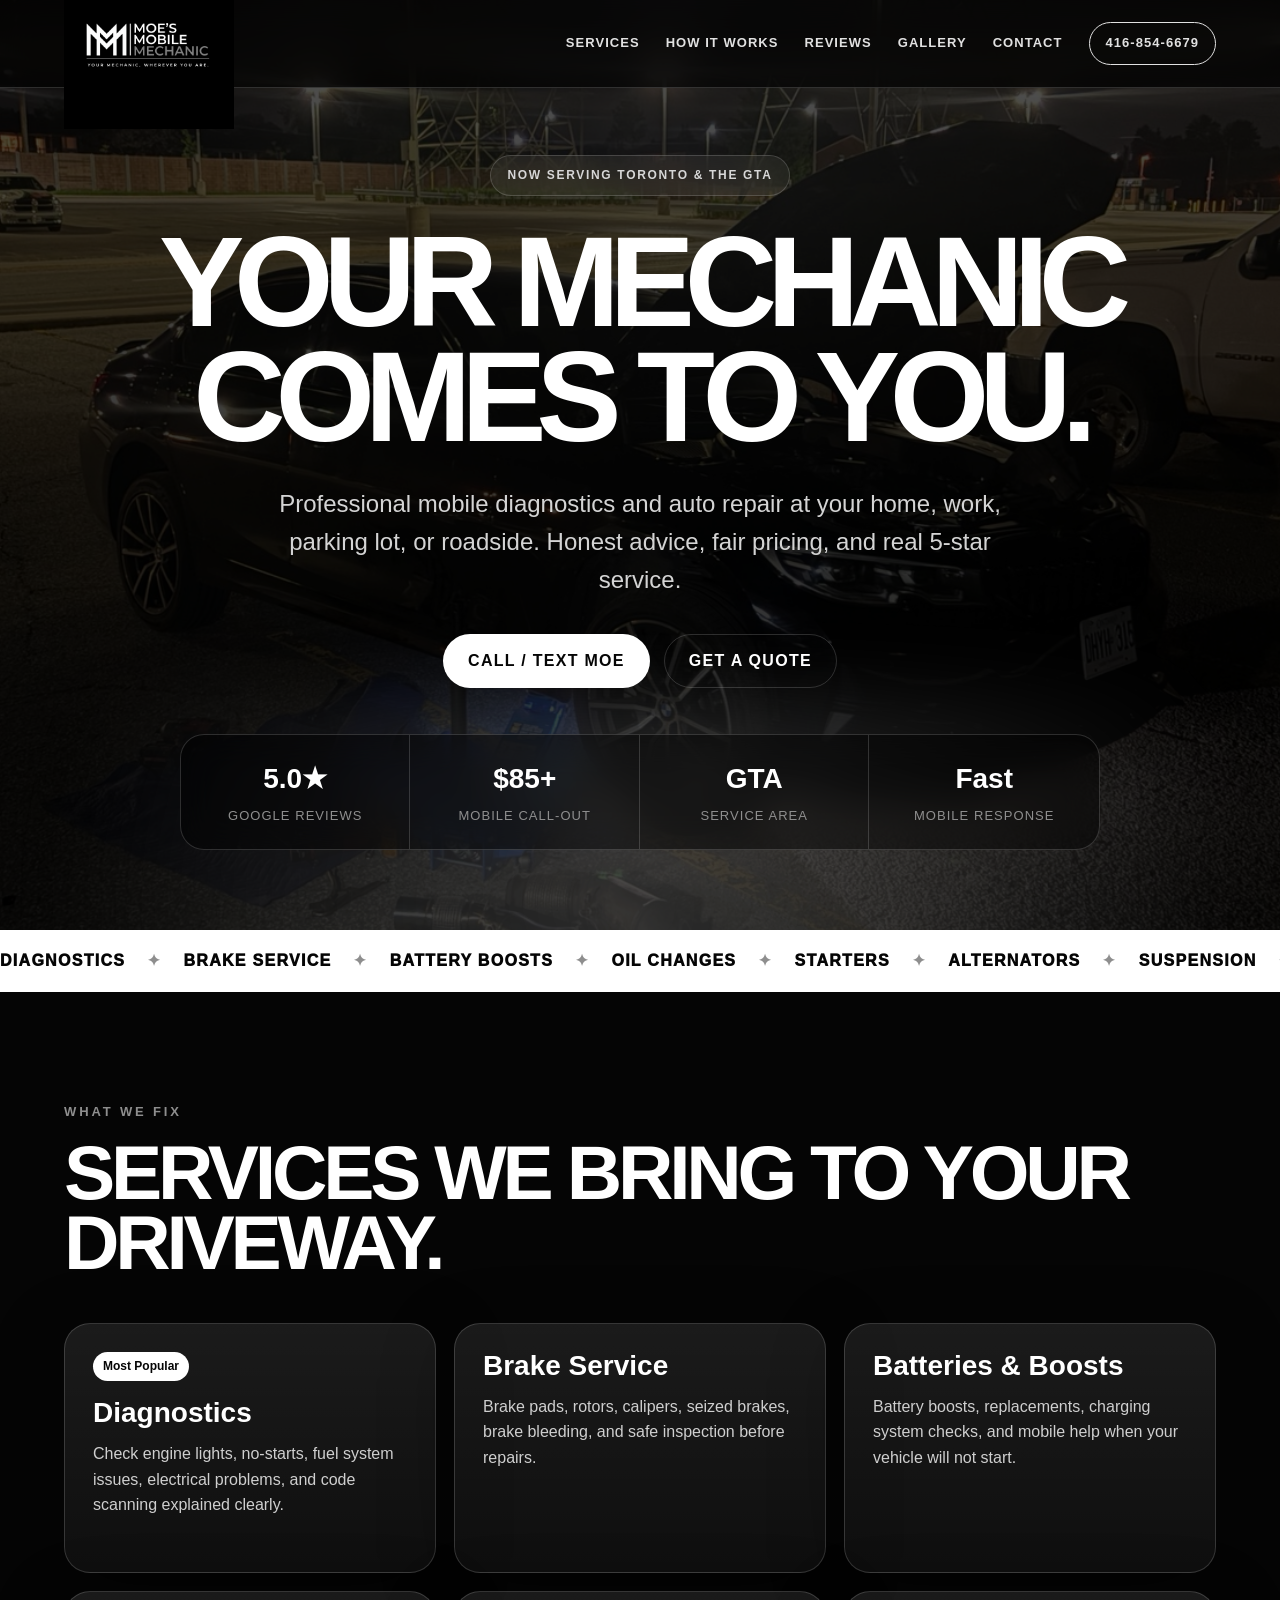
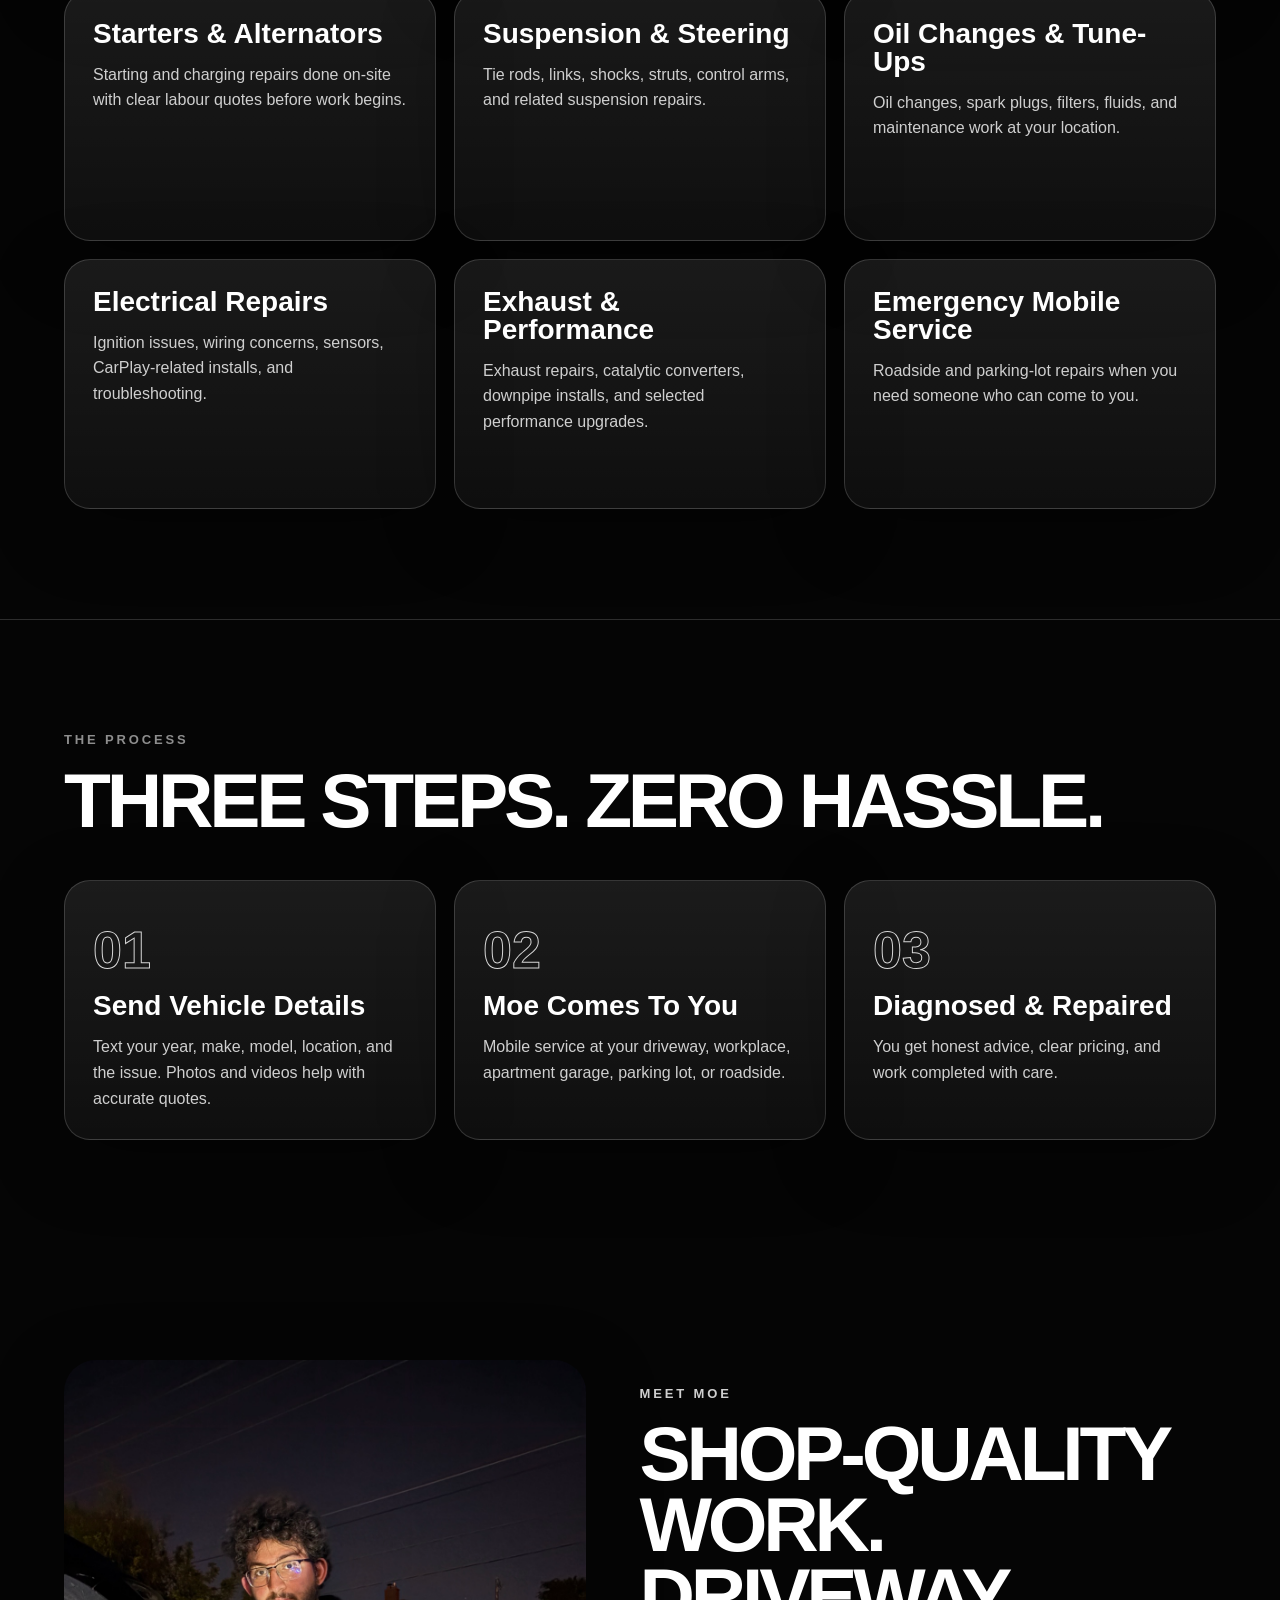
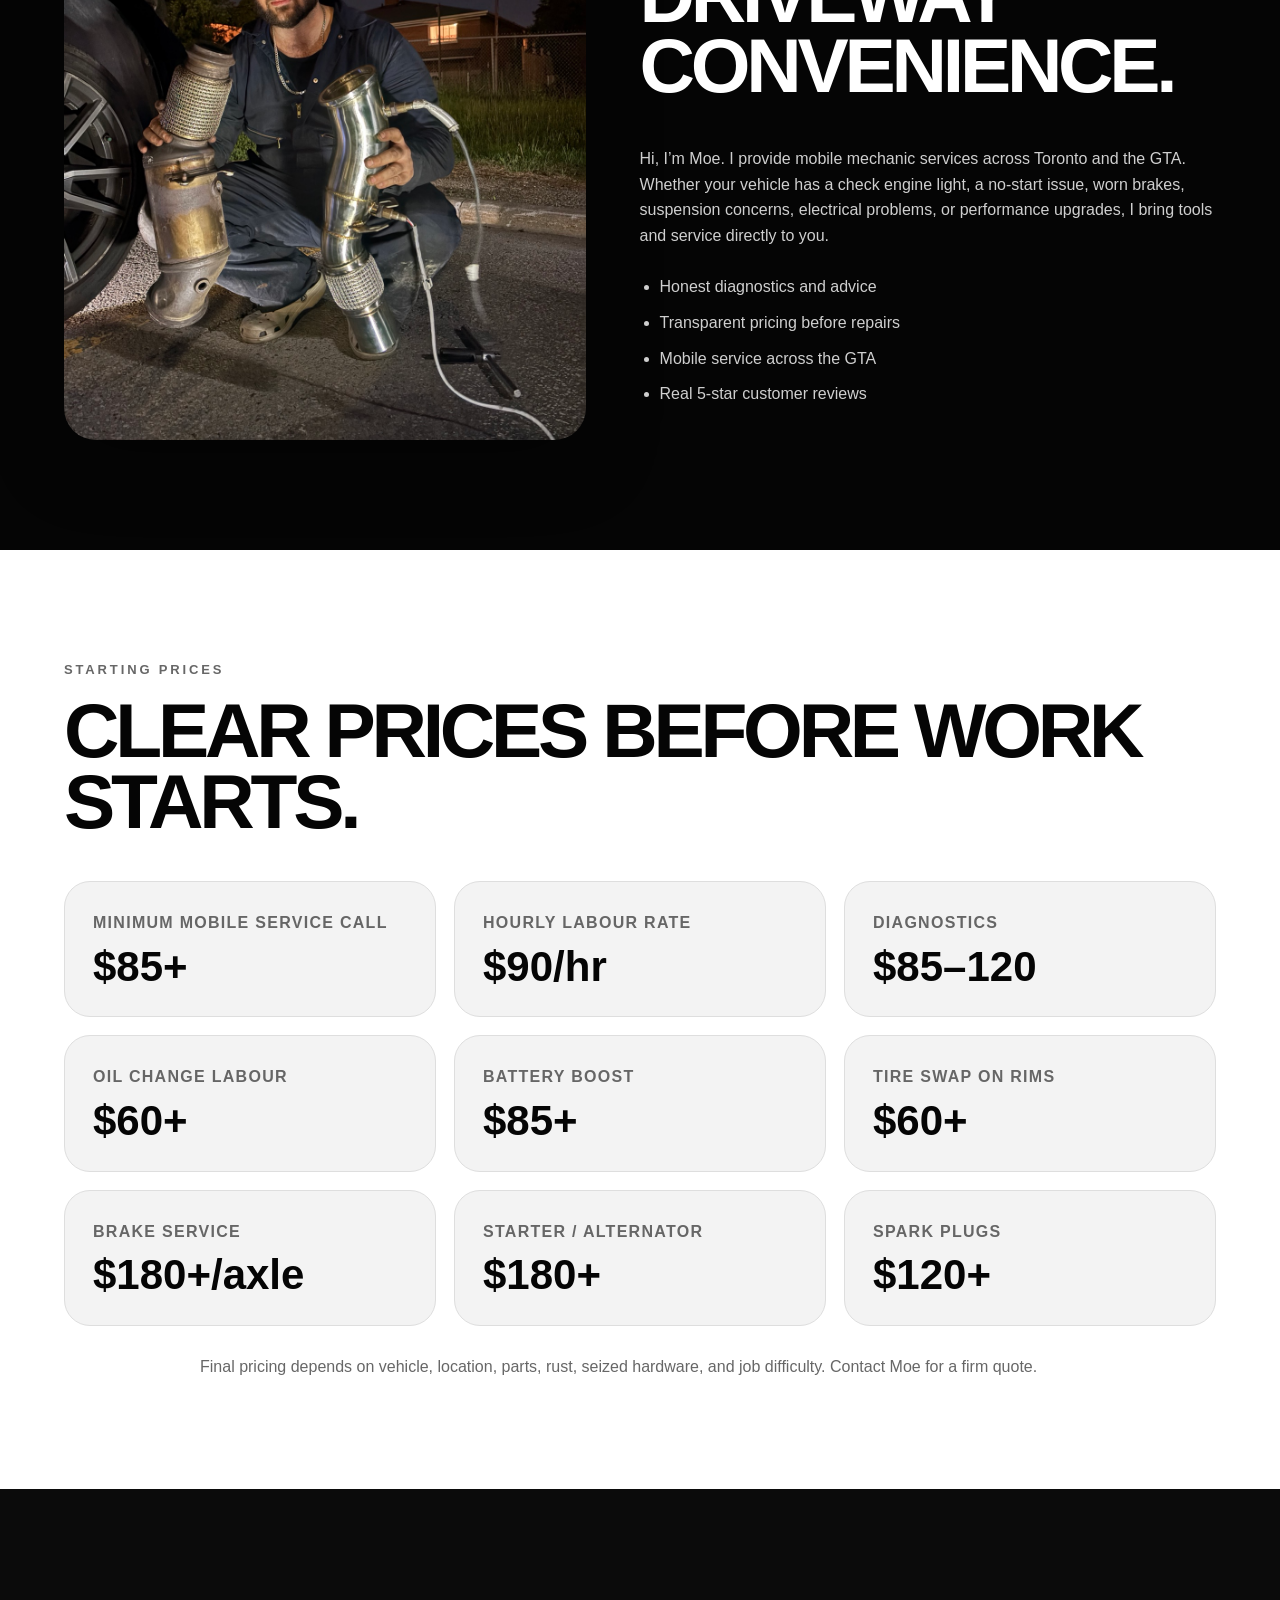
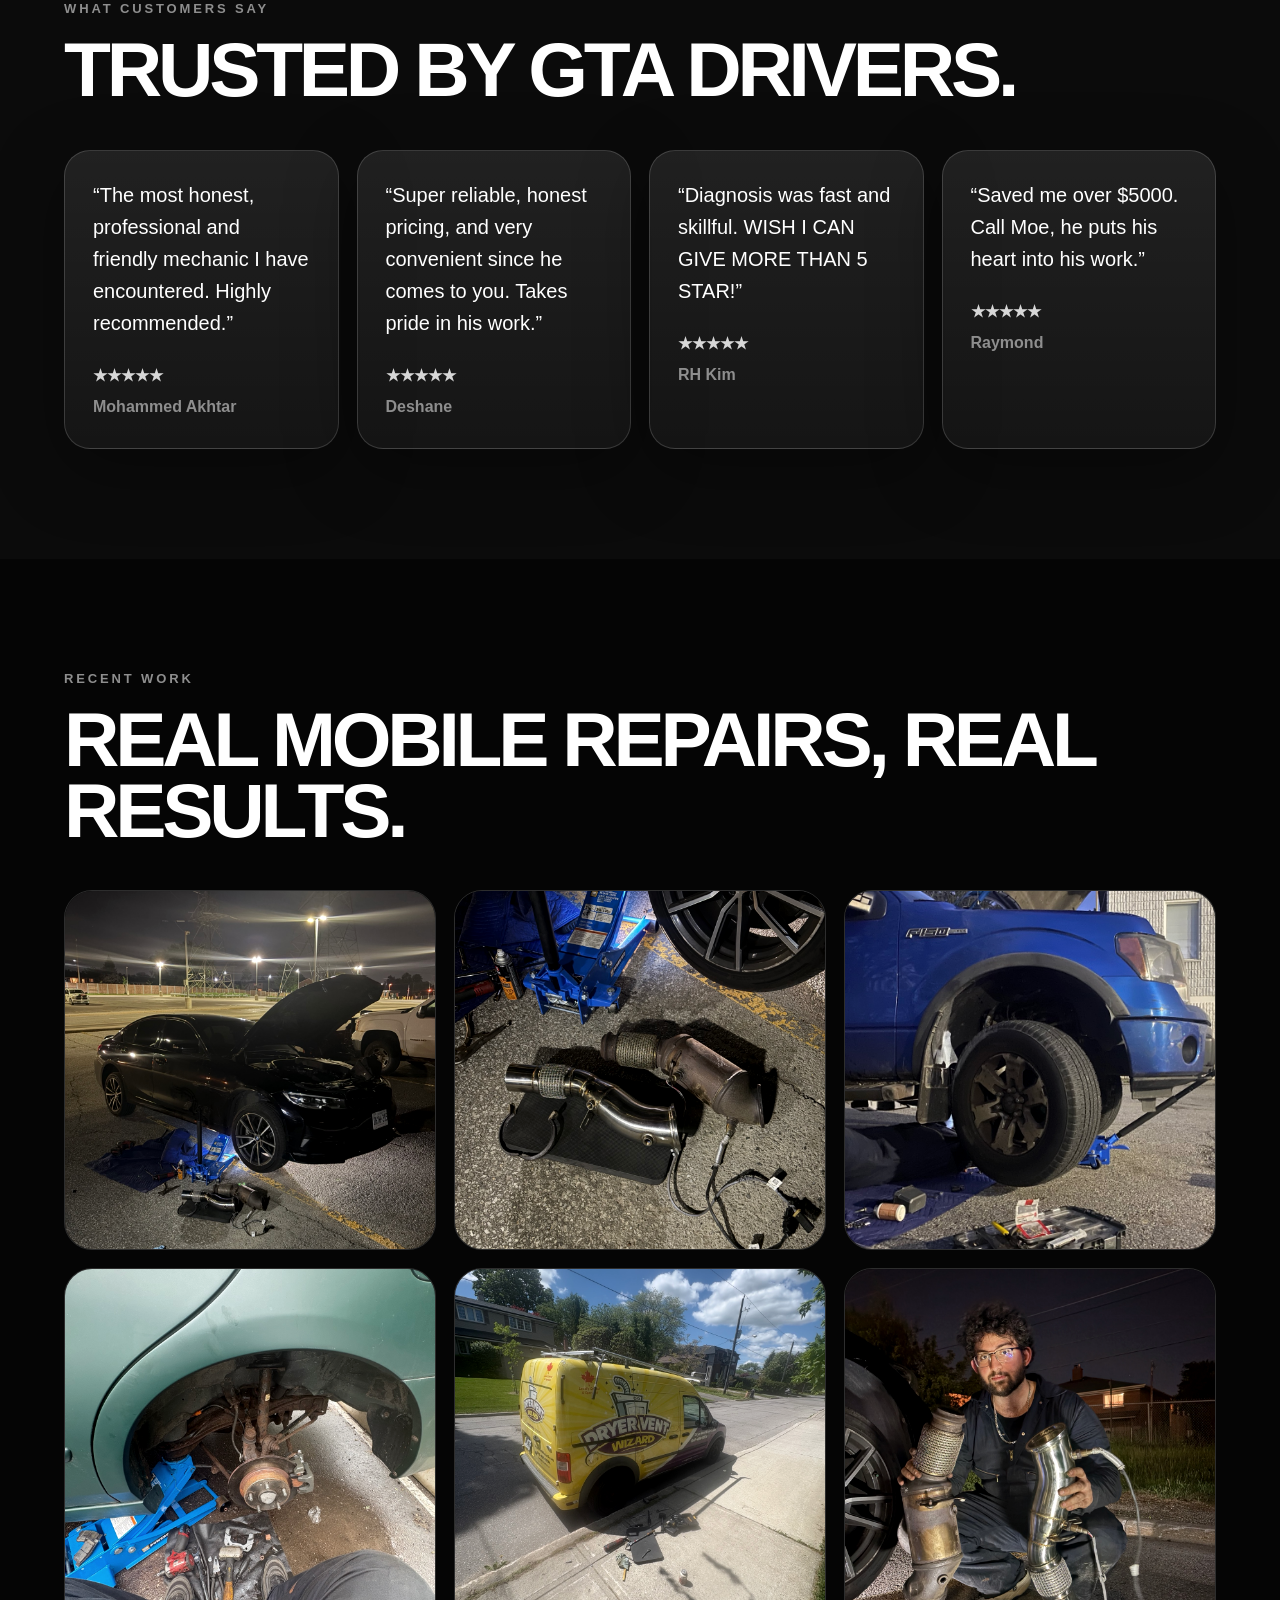
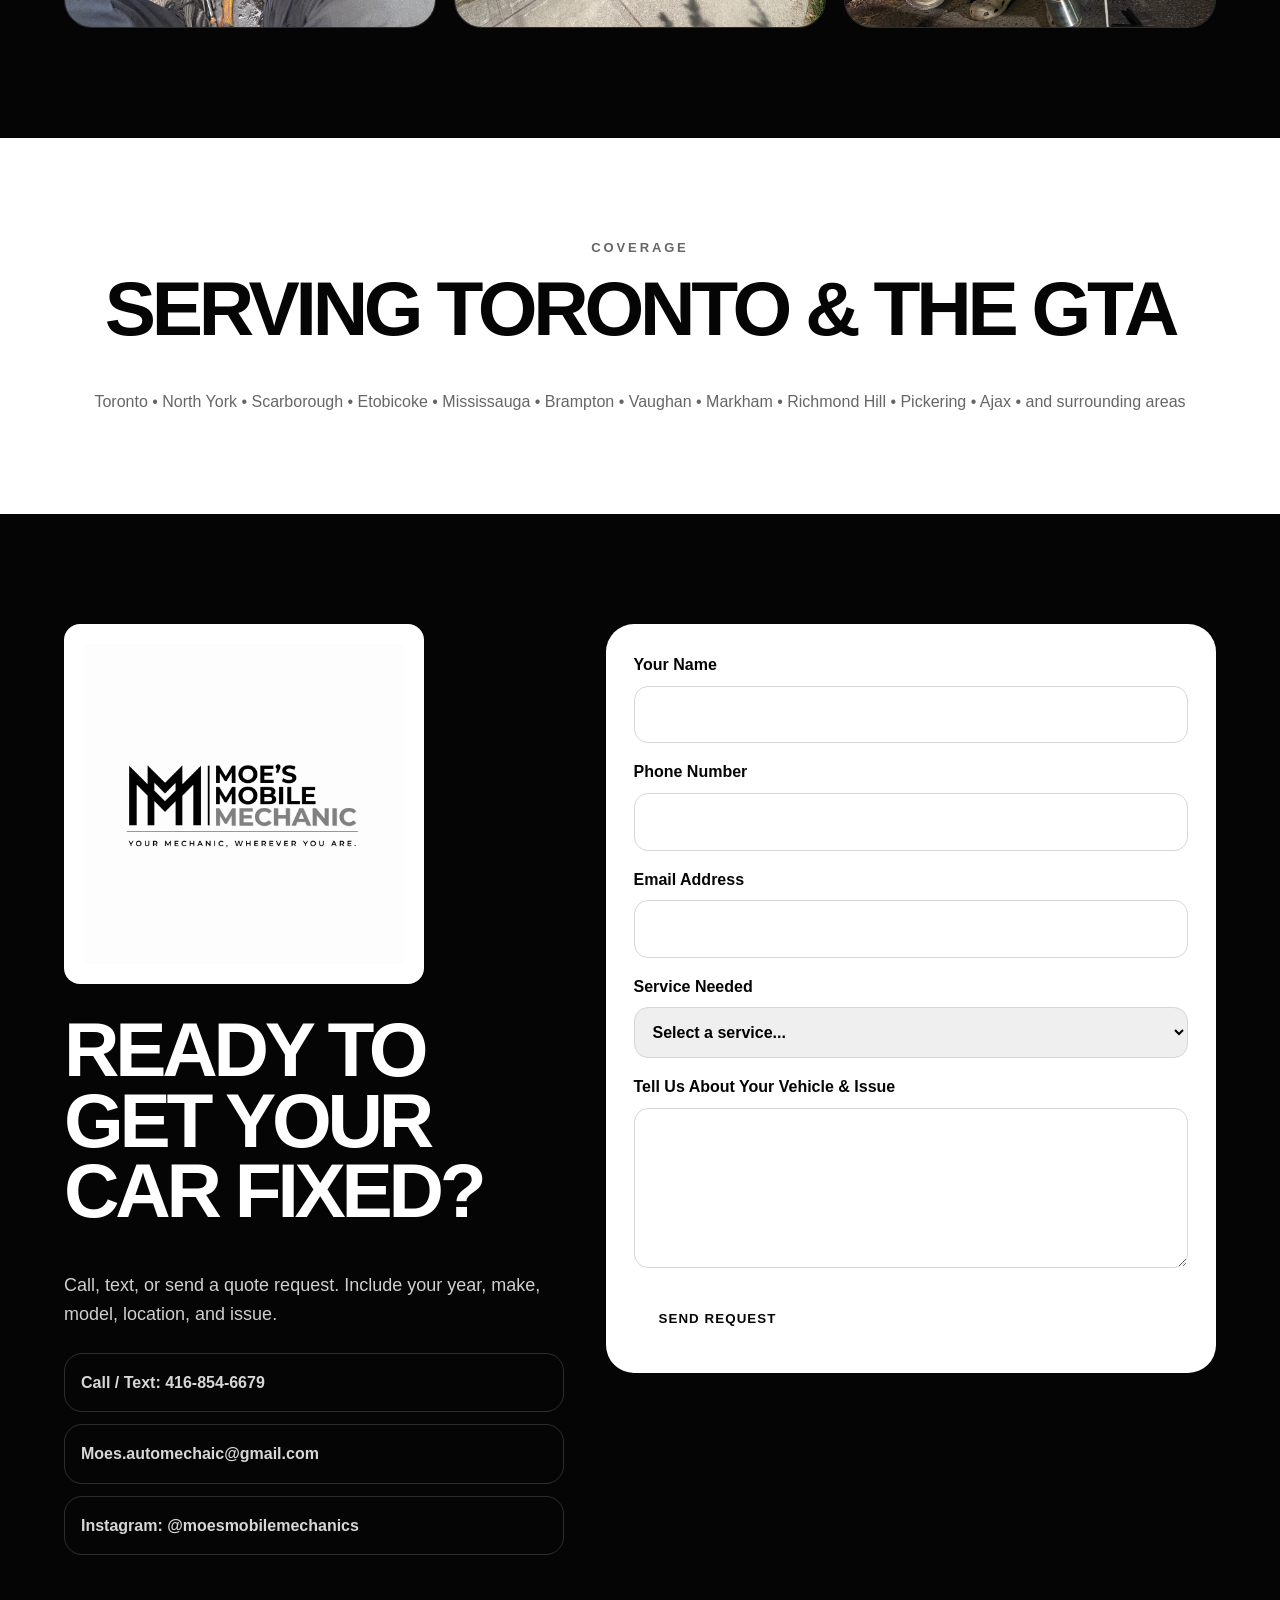
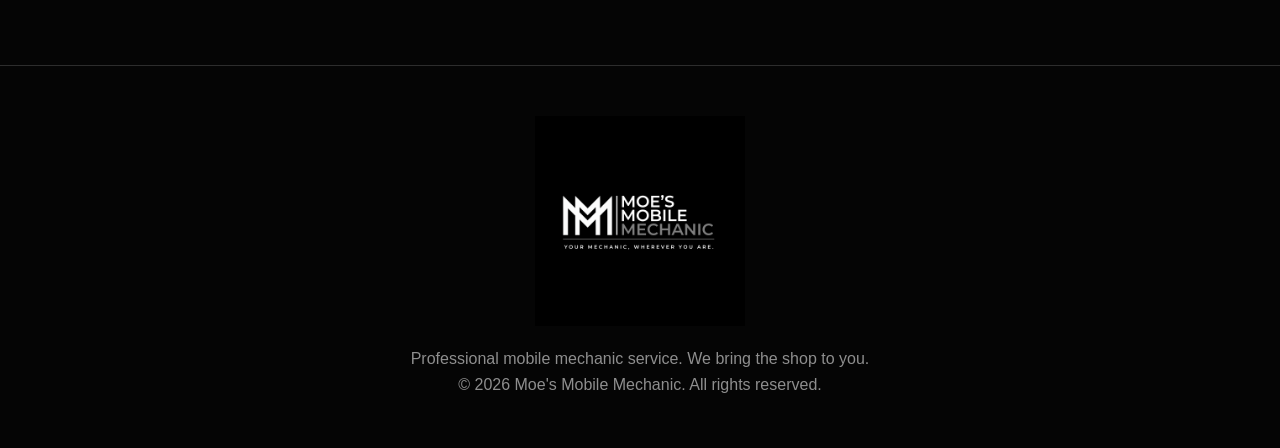
==== commit b44d3308: "Add files via upload" ====
--- a/index.html
+++ b/index.html
@@ -1 +1,281 @@
-<!DOCTYPE html><html lang="en"><head><meta charset="UTF-8"/><meta name="viewport" content="width=device-width, initial-scale=1.0"/><title>Moe's Mobile Mechanic | GTA Mobile Auto Repair</title><meta name="description" content="Moe's Mobile Mechanic provides mobile diagnostics and auto repair across Toronto and the GTA."/><link rel="stylesheet" href="styles.css"/></head><body><header class="hero"><nav class="nav"><img src="logo-dark.png" alt="Moe's Mobile Mechanic logo" class="nav-logo"/><div class="nav-links"><a href="#services">Services</a><a href="#reviews">Reviews</a><a href="#pricing">Pricing</a><a href="#contact" class="pill">Book Now</a></div></nav><div class="hero-inner"><img src="logo-dark.png" alt="Moe's Mobile Mechanic logo" class="hero-logo"/><p class="eyebrow">Mobile Auto Repair • Toronto & GTA</p><h1>Your mechanic, wherever you are.</h1><p class="hero-text">Diagnostics, maintenance, repairs, no-starts, brakes, suspension, electrical work, and emergency mobile service at your location.</p><div class="buttons"><a href="tel:4168546679" class="btn primary">Call / Text 416-854-6679</a><a href="mailto:Moes.automechaic@gmail.com" class="btn secondary">Email for Quote</a></div></div></header><main><section class="section about"><div><p class="eyebrow dark-text">Meet Moe</p><h2>Honest mobile mechanic service across the GTA.</h2><p>Hi, I'm Moe. I provide mobile automotive diagnostics and repair services throughout Toronto and the GTA. Whether your vehicle won't start, needs brakes, suspension work, electrical diagnostics, or performance upgrades, I bring professional tools directly to your location.</p><p><strong>Honest advice. Fair pricing. Quality repairs.</strong></p></div><img src="meet-moe.jpeg" alt="Moe working on a BMW mobile repair" class="feature-img"/></section><section id="services" class="section"><p class="eyebrow dark-text">Services</p><h2>What We Service</h2><div class="grid"><div class="card"><h3>Diagnostics</h3><p>Check engine lights, electrical diagnostics, fuel system issues, and no-start troubleshooting.</p></div><div class="card"><h3>Brakes</h3><p>Brake pads, rotors, calipers, seized brakes, and brake bleeding.</p></div><div class="card"><h3>Batteries & Boosts</h3><p>Battery boosts, testing, replacements, and charging system checks.</p></div><div class="card"><h3>Starters & Alternators</h3><p>Mobile starting and charging system repairs at your location.</p></div><div class="card"><h3>Suspension & Steering</h3><p>Suspension components, steering parts, tie rods, links, and related repairs.</p></div><div class="card"><h3>Maintenance</h3><p>Oil changes, spark plugs, fluid services, tire swaps, and tune-ups.</p></div><div class="card"><h3>Electrical Repairs</h3><p>Ignition issues, wiring concerns, sensors, and electrical troubleshooting.</p></div><div class="card"><h3>Performance & Exhaust</h3><p>Downpipe installs, exhaust work, and selected performance upgrades.</p></div><div class="card"><h3>Emergency Mobile Service</h3><p>Roadside and driveway repairs when you need help fast.</p></div></div></section><section id="reviews" class="section dark-section"><p class="eyebrow">Trusted By GTA Drivers</p><h2>5-Star Customer Service</h2><div class="review-grid"><div class="review">“The most honest, professional and friendly mechanic I have encountered.”<span>★★★★★</span></div><div class="review">“Super reliable, honest pricing, and very convenient since he comes to you.”<span>★★★★★</span></div><div class="review">“Diagnosis was fast and skillful. Wish I could give more than 5 stars.”<span>★★★★★</span></div></div></section><section class="section gallery"><p class="eyebrow dark-text">Recent Work</p><h2>Real Mobile Repairs</h2><div class="photo-grid"><img src="bmw-work.jpeg" alt="BMW mobile repair"/><img src="repair-work.jpeg" alt="Mobile repair work"/><img src="meet-moe.jpeg" alt="Moe holding automotive part"/></div></section><section id="pricing" class="section pricing"><p class="eyebrow dark-text">Starting Prices</p><h2>Simple, Clear Pricing</h2><div class="price-list"><p><span>Minimum Mobile Service Call</span><strong>$85+</strong></p><p><span>Hourly Labour Rate</span><strong>$90/hr</strong></p><p><span>Diagnostics</span><strong>$85–120</strong></p><p><span>Oil Change Labour</span><strong>$60+</strong></p><p><span>Battery Boost</span><strong>$85+</strong></p><p><span>Tire Swap on Rims</span><strong>$60+</strong></p><p><span>Brake Service</span><strong>$180+/axle</strong></p><p><span>Alternator / Starter</span><strong>$180+</strong></p><p><span>Spark Plugs</span><strong>$120+</strong></p></div><p class="note">Final price depends on vehicle, location, parts, rust, and job difficulty. Contact us for a quote.</p></section><section id="contact" class="contact"><img src="logo-light.png" alt="Moe's Mobile Mechanic logo" class="contact-logo"/><h2>Need a Mobile Mechanic?</h2><p>Send your year, make, model, location, and the service you need.</p><div class="buttons"><a href="tel:4168546679" class="btn dark-btn">Call / Text 416-854-6679</a><a href="mailto:Moes.automechaic@gmail.com" class="btn dark-btn">Email Moe</a><a href="https://www.instagram.com/moesmobilemechanics" class="btn dark-btn">Instagram</a></div></section></main><footer><p>© 2026 Moe's Mobile Mechanic • Serving Toronto & The GTA</p></footer></body></html>+<!DOCTYPE html>
+<html lang="en">
+<head>
+  <meta charset="UTF-8" />
+  <meta name="viewport" content="width=device-width, initial-scale=1.0" />
+  <title>Moe's Mobile Mechanic | Mobile Mechanic Toronto & GTA</title>
+  <meta name="description" content="Moe's Mobile Mechanic provides mobile diagnostics and auto repair across Toronto and the GTA. Brakes, batteries, starters, alternators, suspension, electrical diagnostics, oil changes, and emergency mobile service." />
+  <link rel="icon" href="favicon.jpeg" />
+  <link rel="stylesheet" href="styles.css" />
+</head>
+
+<body>
+  <header class="site-header">
+    <a class="brand" href="#top" aria-label="Moe's Mobile Mechanic home">
+      <img src="logo-dark.png" alt="Moe's Mobile Mechanic logo" />
+    </a>
+
+    <button class="menu-toggle" aria-label="Open menu">☰</button>
+
+    <nav class="nav-links">
+      <a href="#services">Services</a>
+      <a href="#process">How It Works</a>
+      <a href="#reviews">Reviews</a>
+      <a href="#gallery">Gallery</a>
+      <a href="#contact">Contact</a>
+      <a class="nav-call" href="tel:4168546679">416-854-6679</a>
+    </nav>
+  </header>
+
+  <main id="top">
+    <section class="hero">
+      <div class="hero-bg"></div>
+      <div class="hero-content reveal">
+        <p class="pill-label">Now Serving Toronto & The GTA</p>
+        <h1>
+          Your mechanic<br />
+          comes to you.
+        </h1>
+        <p class="hero-subtitle">
+          Professional mobile diagnostics and auto repair at your home, work, parking lot, or roadside.
+          Honest advice, fair pricing, and real 5-star service.
+        </p>
+
+        <div class="hero-actions">
+          <a class="button primary" href="tel:4168546679">Call / Text Moe</a>
+          <a class="button secondary" href="#contact">Get A Quote</a>
+        </div>
+
+        <div class="hero-stats">
+          <div><strong>5.0★</strong><span>Google Reviews</span></div>
+          <div><strong>$85+</strong><span>Mobile Call-Out</span></div>
+          <div><strong>GTA</strong><span>Service Area</span></div>
+          <div><strong>Fast</strong><span>Mobile Response</span></div>
+        </div>
+      </div>
+    </section>
+
+    <section class="ticker" aria-label="Services ticker">
+      <div class="ticker-track">
+        <span>Diagnostics</span><b>✦</b><span>Brake Service</span><b>✦</b><span>Battery Boosts</span><b>✦</b><span>Oil Changes</span><b>✦</b><span>Starters</span><b>✦</b><span>Alternators</span><b>✦</b><span>Suspension</span><b>✦</b><span>Electrical Repairs</span><b>✦</b><span>Downpipes</span><b>✦</b><span>Roadside Help</span><b>✦</b>
+        <span>Diagnostics</span><b>✦</b><span>Brake Service</span><b>✦</b><span>Battery Boosts</span><b>✦</b><span>Oil Changes</span><b>✦</b><span>Starters</span><b>✦</b><span>Alternators</span><b>✦</b><span>Suspension</span><b>✦</b><span>Electrical Repairs</span><b>✦</b><span>Downpipes</span><b>✦</b><span>Roadside Help</span><b>✦</b>
+      </div>
+    </section>
+
+    <section id="services" class="section">
+      <p class="section-kicker">What We Fix</p>
+      <h2>Services we bring to your driveway.</h2>
+
+      <div class="cards">
+        <article class="service-card reveal">
+          <span>Most Popular</span>
+          <h3>Diagnostics</h3>
+          <p>Check engine lights, no-starts, fuel system issues, electrical problems, and code scanning explained clearly.</p>
+        </article>
+
+        <article class="service-card reveal">
+          <h3>Brake Service</h3>
+          <p>Brake pads, rotors, calipers, seized brakes, brake bleeding, and safe inspection before repairs.</p>
+        </article>
+
+        <article class="service-card reveal">
+          <h3>Batteries & Boosts</h3>
+          <p>Battery boosts, replacements, charging system checks, and mobile help when your vehicle will not start.</p>
+        </article>
+
+        <article class="service-card reveal">
+          <h3>Starters & Alternators</h3>
+          <p>Starting and charging repairs done on-site with clear labour quotes before work begins.</p>
+        </article>
+
+        <article class="service-card reveal">
+          <h3>Suspension & Steering</h3>
+          <p>Tie rods, links, shocks, struts, control arms, and related suspension repairs.</p>
+        </article>
+
+        <article class="service-card reveal">
+          <h3>Oil Changes & Tune-Ups</h3>
+          <p>Oil changes, spark plugs, filters, fluids, and maintenance work at your location.</p>
+        </article>
+
+        <article class="service-card reveal">
+          <h3>Electrical Repairs</h3>
+          <p>Ignition issues, wiring concerns, sensors, CarPlay-related installs, and troubleshooting.</p>
+        </article>
+
+        <article class="service-card reveal">
+          <h3>Exhaust & Performance</h3>
+          <p>Exhaust repairs, catalytic converters, downpipe installs, and selected performance upgrades.</p>
+        </article>
+
+        <article class="service-card reveal">
+          <h3>Emergency Mobile Service</h3>
+          <p>Roadside and parking-lot repairs when you need someone who can come to you.</p>
+        </article>
+      </div>
+    </section>
+
+    <section id="process" class="section process-section">
+      <p class="section-kicker">The Process</p>
+      <h2>Three steps. Zero hassle.</h2>
+
+      <div class="steps">
+        <div class="step reveal">
+          <strong>01</strong>
+          <h3>Send Vehicle Details</h3>
+          <p>Text your year, make, model, location, and the issue. Photos and videos help with accurate quotes.</p>
+        </div>
+
+        <div class="step reveal">
+          <strong>02</strong>
+          <h3>Moe Comes To You</h3>
+          <p>Mobile service at your driveway, workplace, apartment garage, parking lot, or roadside.</p>
+        </div>
+
+        <div class="step reveal">
+          <strong>03</strong>
+          <h3>Diagnosed & Repaired</h3>
+          <p>You get honest advice, clear pricing, and work completed with care.</p>
+        </div>
+      </div>
+    </section>
+
+    <section class="about-section">
+      <div class="about-image reveal">
+        <img src="meet-moe.jpeg" alt="Moe holding BMW downpipe parts after a mobile repair" />
+      </div>
+
+      <div class="about-text reveal">
+        <p class="section-kicker">Meet Moe</p>
+        <h2>Shop-quality work. Driveway convenience.</h2>
+        <p>
+          Hi, I’m Moe. I provide mobile mechanic services across Toronto and the GTA.
+          Whether your vehicle has a check engine light, a no-start issue, worn brakes, suspension concerns,
+          electrical problems, or performance upgrades, I bring tools and service directly to you.
+        </p>
+        <ul>
+          <li>Honest diagnostics and advice</li>
+          <li>Transparent pricing before repairs</li>
+          <li>Mobile service across the GTA</li>
+          <li>Real 5-star customer reviews</li>
+        </ul>
+      </div>
+    </section>
+
+    <section id="pricing" class="section pricing-section">
+      <p class="section-kicker">Starting Prices</p>
+      <h2>Clear prices before work starts.</h2>
+
+      <div class="pricing-grid">
+        <div class="price-card reveal"><span>Minimum Mobile Service Call</span><strong>$85+</strong></div>
+        <div class="price-card reveal"><span>Hourly Labour Rate</span><strong>$90/hr</strong></div>
+        <div class="price-card reveal"><span>Diagnostics</span><strong>$85–120</strong></div>
+        <div class="price-card reveal"><span>Oil Change Labour</span><strong>$60+</strong></div>
+        <div class="price-card reveal"><span>Battery Boost</span><strong>$85+</strong></div>
+        <div class="price-card reveal"><span>Tire Swap on Rims</span><strong>$60+</strong></div>
+        <div class="price-card reveal"><span>Brake Service</span><strong>$180+/axle</strong></div>
+        <div class="price-card reveal"><span>Starter / Alternator</span><strong>$180+</strong></div>
+        <div class="price-card reveal"><span>Spark Plugs</span><strong>$120+</strong></div>
+      </div>
+
+      <p class="pricing-note">
+        Final pricing depends on vehicle, location, parts, rust, seized hardware, and job difficulty. Contact Moe for a firm quote.
+      </p>
+    </section>
+
+    <section id="reviews" class="section dark-panel">
+      <p class="section-kicker">What Customers Say</p>
+      <h2>Trusted by GTA drivers.</h2>
+
+      <div class="reviews">
+        <article class="review reveal">
+          <p>“The most honest, professional and friendly mechanic I have encountered. Highly recommended.”</p>
+          <div>★★★★★ <span>Mohammed Akhtar</span></div>
+        </article>
+
+        <article class="review reveal">
+          <p>“Super reliable, honest pricing, and very convenient since he comes to you. Takes pride in his work.”</p>
+          <div>★★★★★ <span>Deshane</span></div>
+        </article>
+
+        <article class="review reveal">
+          <p>“Diagnosis was fast and skillful. WISH I CAN GIVE MORE THAN 5 STAR!”</p>
+          <div>★★★★★ <span>RH Kim</span></div>
+        </article>
+
+        <article class="review reveal">
+          <p>“Saved me over $5000. Call Moe, he puts his heart into his work.”</p>
+          <div>★★★★★ <span>Raymond</span></div>
+        </article>
+      </div>
+    </section>
+
+    <section id="gallery" class="section gallery-section">
+      <p class="section-kicker">Recent Work</p>
+      <h2>Real mobile repairs, real results.</h2>
+
+      <div class="gallery">
+        <img class="reveal" src="bmw-night.jpeg" alt="BMW mobile repair at night" />
+        <img class="reveal" src="downpipe-close.jpeg" alt="BMW downpipe replacement parts" />
+        <img class="reveal" src="starter-before-after.jpeg" alt="Old starter and new starter replacement" />
+        <img class="reveal" src="brake-suspension.jpeg" alt="Mobile brake and suspension repair" />
+        <img class="reveal" src="mobile-van.jpeg" alt="Mobile repair service on commercial van" />
+        <img class="reveal" src="meet-moe.jpeg" alt="Moe after completing a BMW downpipe install" />
+      </div>
+    </section>
+
+    <section class="coverage">
+      <p class="section-kicker">Coverage</p>
+      <h2>Serving Toronto & The GTA</h2>
+      <p>Toronto • North York • Scarborough • Etobicoke • Mississauga • Brampton • Vaughan • Markham • Richmond Hill • Pickering • Ajax • and surrounding areas</p>
+    </section>
+
+    <section id="contact" class="contact-section">
+      <div class="contact-info reveal">
+        <img src="logo-light.png" alt="Moe's Mobile Mechanic logo" />
+        <h2>Ready to get your car fixed?</h2>
+        <p>Call, text, or send a quote request. Include your year, make, model, location, and issue.</p>
+
+        <div class="contact-methods">
+          <a href="tel:4168546679">Call / Text: 416-854-6679</a>
+          <a href="mailto:Moes.automechaic@gmail.com">Moes.automechaic@gmail.com</a>
+          <a href="https://www.instagram.com/moesmobilemechanics" target="_blank" rel="noopener">Instagram: @moesmobilemechanics</a>
+        </div>
+      </div>
+
+      <form class="contact-form reveal" name="contact" method="POST" data-netlify="true" netlify-honeypot="bot-field">
+        <input type="hidden" name="form-name" value="contact" />
+        <p class="hidden"><label>Don’t fill this out: <input name="bot-field" /></label></p>
+
+        <label>Your Name <input type="text" name="name" required /></label>
+        <label>Phone Number <input type="tel" name="phone" required /></label>
+        <label>Email Address <input type="email" name="email" /></label>
+        <label>Service Needed
+          <select name="service">
+            <option>Select a service...</option>
+            <option>Diagnostics</option>
+            <option>Brake Service</option>
+            <option>Battery / Boost</option>
+            <option>Oil Change</option>
+            <option>Starter / Alternator</option>
+            <option>Suspension / Steering</option>
+            <option>Electrical</option>
+            <option>Emergency Service</option>
+            <option>Other / Not Sure</option>
+          </select>
+        </label>
+        <label>Tell Us About Your Vehicle & Issue <textarea name="message" rows="5" required></textarea></label>
+        <button class="button primary" type="submit">Send Request</button>
+      </form>
+    </section>
+  </main>
+
+  <footer class="footer">
+    <img src="logo-dark.png" alt="Moe's Mobile Mechanic logo" />
+    <p>Professional mobile mechanic service. We bring the shop to you.</p>
+    <p>© 2026 Moe's Mobile Mechanic. All rights reserved.</p>
+  </footer>
+
+  <script src="script.js"></script>
+</body>
+</html>
--- a/styles.css
+++ b/styles.css
@@ -1 +1,627 @@
-*{box-sizing:border-box;margin:0;padding:0}:root{--black:#050505;--gray:#151515;--silver:#c9c9c9;--light:#f4f4f4;--white:#fff}body{font-family:Arial,Helvetica,sans-serif;background:var(--white);color:var(--black);line-height:1.6}a{text-decoration:none}.hero{min-height:100vh;background:radial-gradient(circle at top,#252525,#000 72%);color:var(--white);padding:24px}.nav{max-width:1180px;margin:auto;display:flex;align-items:center;justify-content:space-between;gap:20px}.nav-logo{width:170px;max-width:42vw}.nav-links{display:flex;gap:20px;align-items:center}.nav-links a{color:var(--white);font-weight:800}.pill{border:1px solid var(--white);padding:10px 16px;border-radius:999px}.hero-inner{max-width:950px;margin:80px auto 0;text-align:center}.hero-logo{width:520px;max-width:92%;margin-bottom:24px}.eyebrow{text-transform:uppercase;letter-spacing:3px;font-weight:900;color:var(--silver);margin-bottom:12px}.dark-text{color:#777}h1{font-size:clamp(42px,7vw,80px);line-height:1;margin-bottom:18px}.hero-text{font-size:21px;color:#ddd;max-width:760px;margin:0 auto 28px}.buttons{display:flex;justify-content:center;gap:14px;flex-wrap:wrap}.btn{display:inline-block;border-radius:999px;padding:14px 22px;font-weight:900;margin:4px}.primary{background:var(--white);color:var(--black)}.secondary{border:1px solid var(--silver);color:var(--white)}.dark-btn{background:var(--black);color:var(--white)}.section{max-width:1180px;margin:auto;padding:80px 24px;text-align:center}.section h2,.contact h2{font-size:clamp(32px,5vw,54px);line-height:1.08;margin-bottom:28px}.about{display:grid;grid-template-columns:1fr 1fr;gap:36px;text-align:left;align-items:center}.about p{font-size:18px;margin-bottom:14px}.feature-img{width:100%;border-radius:22px;box-shadow:0 20px 45px rgba(0,0,0,.18)}.grid{display:grid;grid-template-columns:repeat(3,1fr);gap:18px}.card{background:var(--light);border:1px solid #e2e2e2;border-radius:18px;padding:28px;text-align:left}.card h3{font-size:22px;margin-bottom:10px}.dark-section{max-width:none;background:var(--black);color:var(--white)}.dark-section .review-grid{max-width:1180px;margin:auto}.review-grid{display:grid;grid-template-columns:repeat(3,1fr);gap:18px}.review{background:#111;border:1px solid #333;border-radius:18px;padding:28px;text-align:left;font-size:20px}.review span{display:block;color:var(--silver);font-weight:900;margin-top:18px}.photo-grid{display:grid;grid-template-columns:repeat(3,1fr);gap:18px}.photo-grid img{width:100%;height:300px;object-fit:cover;border-radius:18px}.pricing{background:#fff}.price-list{max-width:760px;margin:auto;background:var(--light);border-radius:18px;padding:22px}.price-list p{display:flex;justify-content:space-between;gap:20px;border-bottom:1px solid #ddd;padding:14px 0;font-size:18px}.price-list p:last-child{border-bottom:0}.note{color:#666;margin-top:18px}.contact{text-align:center;background:var(--light);padding:80px 24px}.contact-logo{width:370px;max-width:92%;margin-bottom:24px}.contact p{font-size:20px;margin-bottom:22px}footer{background:var(--black);color:var(--white);text-align:center;padding:22px}@media(max-width:850px){.nav{align-items:flex-start}.nav-links{flex-direction:column;align-items:flex-end;gap:10px}.nav-logo{width:135px}.hero-inner{margin-top:70px}.about,.grid,.review-grid,.photo-grid{grid-template-columns:1fr}.photo-grid img{height:260px}.price-list p{flex-direction:column;text-align:left;gap:4px}}+* {
+  box-sizing: border-box;
+  margin: 0;
+  padding: 0;
+}
+
+:root {
+  --black: #050505;
+  --charcoal: #111111;
+  --dark: #181818;
+  --gray: #8e8e8e;
+  --silver: #d7d7d7;
+  --white: #ffffff;
+  --line: rgba(255,255,255,.16);
+  --shadow: 0 20px 70px rgba(0,0,0,.35);
+}
+
+html {
+  scroll-behavior: smooth;
+}
+
+body {
+  font-family: Arial, Helvetica, sans-serif;
+  background: var(--black);
+  color: var(--white);
+  line-height: 1.6;
+  overflow-x: hidden;
+}
+
+a {
+  color: inherit;
+  text-decoration: none;
+}
+
+img {
+  max-width: 100%;
+  display: block;
+}
+
+.site-header {
+  position: fixed;
+  inset: 0 0 auto 0;
+  z-index: 1000;
+  height: 88px;
+  display: flex;
+  align-items: center;
+  justify-content: space-between;
+  padding: 0 5vw;
+  background: rgba(0,0,0,.72);
+  backdrop-filter: blur(18px);
+  border-bottom: 1px solid var(--line);
+}
+
+.brand img {
+  width: 170px;
+}
+
+.nav-links {
+  display: flex;
+  align-items: center;
+  gap: 26px;
+  font-weight: 800;
+  text-transform: uppercase;
+  font-size: 13px;
+  letter-spacing: .08em;
+}
+
+.nav-links a {
+  opacity: .88;
+  transition: opacity .2s ease, transform .2s ease;
+}
+
+.nav-links a:hover {
+  opacity: 1;
+  transform: translateY(-2px);
+}
+
+.nav-call,
+.pill {
+  border: 1px solid var(--white);
+  border-radius: 999px;
+  padding: 10px 16px;
+}
+
+.menu-toggle {
+  display: none;
+  background: transparent;
+  color: white;
+  border: 0;
+  font-size: 30px;
+}
+
+.hero {
+  min-height: 100vh;
+  position: relative;
+  padding: 155px 5vw 80px;
+  display: grid;
+  place-items: center;
+  overflow: hidden;
+}
+
+.hero-bg {
+  position: absolute;
+  inset: 0;
+  background:
+    linear-gradient(rgba(0,0,0,.68), rgba(0,0,0,.86)),
+    url("bmw-night.jpeg") center/cover no-repeat;
+  transform: scale(1.04);
+}
+
+.hero::after {
+  content: "";
+  position: absolute;
+  inset: auto -20% -20% -20%;
+  height: 45%;
+  background: radial-gradient(circle, rgba(255,255,255,.18), transparent 65%);
+  filter: blur(40px);
+}
+
+.hero-content {
+  position: relative;
+  z-index: 2;
+  max-width: 1100px;
+  text-align: center;
+}
+
+.pill-label {
+  display: inline-block;
+  border: 1px solid var(--line);
+  border-radius: 999px;
+  padding: 10px 16px;
+  color: var(--silver);
+  background: rgba(255,255,255,.06);
+  backdrop-filter: blur(12px);
+  font-weight: 900;
+  letter-spacing: .14em;
+  text-transform: uppercase;
+  font-size: 12px;
+  margin-bottom: 28px;
+}
+
+h1 {
+  font-size: clamp(58px, 10vw, 148px);
+  line-height: .9;
+  letter-spacing: -.08em;
+  text-transform: uppercase;
+  margin-bottom: 30px;
+}
+
+.hero-subtitle {
+  max-width: 780px;
+  margin: 0 auto 34px;
+  color: #d4d4d4;
+  font-size: clamp(18px, 2vw, 24px);
+}
+
+.button {
+  display: inline-flex;
+  justify-content: center;
+  align-items: center;
+  min-height: 54px;
+  padding: 0 24px;
+  border-radius: 999px;
+  font-weight: 900;
+  text-transform: uppercase;
+  letter-spacing: .08em;
+  border: 1px solid transparent;
+  cursor: pointer;
+}
+
+.primary {
+  background: var(--white);
+  color: var(--black);
+}
+
+.secondary {
+  background: transparent;
+  color: var(--white);
+  border-color: var(--line);
+}
+
+.hero-actions,
+.buttons {
+  display: flex;
+  justify-content: center;
+  gap: 14px;
+  flex-wrap: wrap;
+}
+
+.hero-stats {
+  margin: 46px auto 0;
+  display: grid;
+  grid-template-columns: repeat(4, 1fr);
+  max-width: 920px;
+  border: 1px solid var(--line);
+  border-radius: 24px;
+  overflow: hidden;
+  background: rgba(0,0,0,.46);
+  backdrop-filter: blur(18px);
+}
+
+.hero-stats div {
+  padding: 22px;
+  border-right: 1px solid var(--line);
+}
+
+.hero-stats div:last-child {
+  border-right: 0;
+}
+
+.hero-stats strong {
+  display: block;
+  font-size: 28px;
+}
+
+.hero-stats span {
+  color: var(--gray);
+  font-size: 13px;
+  text-transform: uppercase;
+  letter-spacing: .08em;
+}
+
+.ticker {
+  background: var(--white);
+  color: var(--black);
+  overflow: hidden;
+  white-space: nowrap;
+  padding: 18px 0;
+  font-weight: 1000;
+  text-transform: uppercase;
+  letter-spacing: .08em;
+}
+
+.ticker-track {
+  display: inline-flex;
+  gap: 22px;
+  min-width: max-content;
+  animation: scrollTicker 26s linear infinite;
+}
+
+.ticker b {
+  color: var(--gray);
+}
+
+@keyframes scrollTicker {
+  from { transform: translateX(0); }
+  to { transform: translateX(-50%); }
+}
+
+.section {
+  padding: 110px 5vw;
+  max-width: 1280px;
+  margin: 0 auto;
+}
+
+.section-kicker {
+  color: var(--gray);
+  text-transform: uppercase;
+  letter-spacing: .22em;
+  font-weight: 900;
+  margin-bottom: 14px;
+  font-size: 13px;
+}
+
+h2 {
+  font-size: clamp(40px, 6vw, 86px);
+  line-height: .92;
+  letter-spacing: -.055em;
+  text-transform: uppercase;
+  margin-bottom: 45px;
+}
+
+.cards {
+  display: grid;
+  grid-template-columns: repeat(3, 1fr);
+  gap: 18px;
+}
+
+.service-card,
+.step,
+.price-card,
+.review {
+  background: linear-gradient(180deg, rgba(255,255,255,.09), rgba(255,255,255,.045));
+  border: 1px solid var(--line);
+  border-radius: 26px;
+  padding: 28px;
+  box-shadow: var(--shadow);
+}
+
+.service-card {
+  min-height: 250px;
+  transition: transform .25s ease, border-color .25s ease;
+}
+
+.service-card:hover {
+  transform: translateY(-8px);
+  border-color: rgba(255,255,255,.38);
+}
+
+.service-card span {
+  display: inline-block;
+  color: var(--black);
+  background: var(--white);
+  border-radius: 999px;
+  padding: 5px 10px;
+  font-size: 12px;
+  font-weight: 900;
+  margin-bottom: 18px;
+}
+
+.service-card h3,
+.step h3 {
+  font-size: 28px;
+  margin-bottom: 14px;
+  line-height: 1;
+}
+
+.service-card p,
+.step p,
+.about-text p,
+.about-text li,
+.pricing-note,
+.coverage p {
+  color: #cfcfcf;
+}
+
+.process-section {
+  border-top: 1px solid var(--line);
+}
+
+.steps {
+  display: grid;
+  grid-template-columns: repeat(3, 1fr);
+  gap: 18px;
+}
+
+.step strong {
+  font-size: 52px;
+  color: transparent;
+  -webkit-text-stroke: 1px var(--silver);
+}
+
+.about-section {
+  padding: 110px 5vw;
+  display: grid;
+  grid-template-columns: .95fr 1.05fr;
+  gap: 54px;
+  align-items: center;
+  max-width: 1280px;
+  margin: auto;
+}
+
+.about-image img {
+  height: 680px;
+  width: 100%;
+  object-fit: cover;
+  border-radius: 32px;
+  box-shadow: var(--shadow);
+}
+
+.about-text ul {
+  margin: 26px 0 0 20px;
+}
+
+.about-text li {
+  margin: 10px 0;
+}
+
+.pricing-section {
+  background: var(--white);
+  color: var(--black);
+  max-width: none;
+}
+
+.pricing-section .section-kicker,
+.pricing-section .pricing-note {
+  color: #676767;
+}
+
+.pricing-grid {
+  max-width: 1280px;
+  margin: auto;
+  display: grid;
+  grid-template-columns: repeat(3, 1fr);
+  gap: 18px;
+}
+
+.price-card {
+  background: #f3f3f3;
+  color: var(--black);
+  border-color: #dedede;
+  box-shadow: none;
+}
+
+.price-card span {
+  display: block;
+  color: #666;
+  font-weight: 900;
+  text-transform: uppercase;
+  letter-spacing: .08em;
+  margin-bottom: 10px;
+}
+
+.price-card strong {
+  font-size: 42px;
+  line-height: 1;
+}
+
+.pricing-note {
+  max-width: 880px;
+  margin: 28px auto 0;
+}
+
+.dark-panel {
+  max-width: none;
+  background: #0b0b0b;
+}
+
+.dark-panel > .section-kicker,
+.dark-panel > h2 {
+  max-width: 1280px;
+  margin-left: auto;
+  margin-right: auto;
+}
+
+.reviews {
+  max-width: 1280px;
+  margin: auto;
+  display: grid;
+  grid-template-columns: repeat(4, 1fr);
+  gap: 18px;
+}
+
+.review p {
+  font-size: 20px;
+  margin-bottom: 24px;
+}
+
+.review div {
+  color: var(--silver);
+  font-weight: 900;
+}
+
+.review span {
+  display: block;
+  color: var(--gray);
+  margin-top: 6px;
+}
+
+.gallery {
+  display: grid;
+  grid-template-columns: repeat(3, 1fr);
+  gap: 18px;
+}
+
+.gallery img {
+  width: 100%;
+  height: 360px;
+  object-fit: cover;
+  border-radius: 28px;
+  border: 1px solid var(--line);
+  filter: grayscale(.12) contrast(1.05);
+  transition: transform .25s ease, filter .25s ease;
+}
+
+.gallery img:hover {
+  transform: scale(1.02);
+  filter: grayscale(0) contrast(1.08);
+}
+
+.coverage {
+  text-align: center;
+  padding: 100px 5vw;
+  background: var(--white);
+  color: var(--black);
+}
+
+.coverage .section-kicker,
+.coverage p {
+  color: #666;
+}
+
+.contact-section {
+  padding: 110px 5vw;
+  max-width: 1280px;
+  margin: auto;
+  display: grid;
+  grid-template-columns: .9fr 1.1fr;
+  gap: 42px;
+  align-items: start;
+}
+
+.contact-info img {
+  width: 360px;
+  margin-bottom: 30px;
+  background: var(--white);
+  border-radius: 16px;
+  padding: 20px;
+}
+
+.contact-info p {
+  color: #cfcfcf;
+  margin-bottom: 24px;
+  font-size: 18px;
+}
+
+.contact-methods {
+  display: grid;
+  gap: 12px;
+}
+
+.contact-methods a {
+  border: 1px solid var(--line);
+  border-radius: 18px;
+  padding: 16px;
+  color: var(--silver);
+  font-weight: 900;
+}
+
+.contact-form {
+  background: var(--white);
+  color: var(--black);
+  border-radius: 28px;
+  padding: 28px;
+}
+
+.contact-form label {
+  display: block;
+  font-weight: 900;
+  margin-bottom: 16px;
+}
+
+.contact-form input,
+.contact-form select,
+.contact-form textarea {
+  width: 100%;
+  margin-top: 8px;
+  padding: 15px 14px;
+  border-radius: 14px;
+  border: 1px solid #d6d6d6;
+  font: inherit;
+}
+
+.hidden {
+  display: none;
+}
+
+.footer {
+  border-top: 1px solid var(--line);
+  padding: 50px 5vw;
+  text-align: center;
+  color: var(--gray);
+}
+
+.footer img {
+  width: 210px;
+  margin: 0 auto 20px;
+}
+
+.reveal {
+  opacity: 0;
+  transform: translateY(28px);
+  transition: opacity .75s ease, transform .75s ease;
+}
+
+.reveal.active {
+  opacity: 1;
+  transform: translateY(0);
+}
+
+@media (max-width: 980px) {
+  .menu-toggle {
+    display: block;
+  }
+
+  .nav-links {
+    position: fixed;
+    top: 88px;
+    left: 0;
+    right: 0;
+    display: none;
+    flex-direction: column;
+    padding: 28px;
+    background: rgba(0,0,0,.94);
+    border-bottom: 1px solid var(--line);
+  }
+
+  .nav-links.open {
+    display: flex;
+  }
+
+  .hero-stats,
+  .cards,
+  .steps,
+  .pricing-grid,
+  .reviews,
+  .gallery,
+  .about-section,
+  .contact-section {
+    grid-template-columns: 1fr;
+  }
+
+  .hero {
+    padding-top: 130px;
+  }
+
+  .hero-stats div {
+    border-right: 0;
+    border-bottom: 1px solid var(--line);
+  }
+
+  .hero-stats div:last-child {
+    border-bottom: 0;
+  }
+
+  .about-image img {
+    height: 480px;
+  }
+
+  .gallery img {
+    height: 280px;
+  }
+
+  .brand img {
+    width: 145px;
+  }
+}
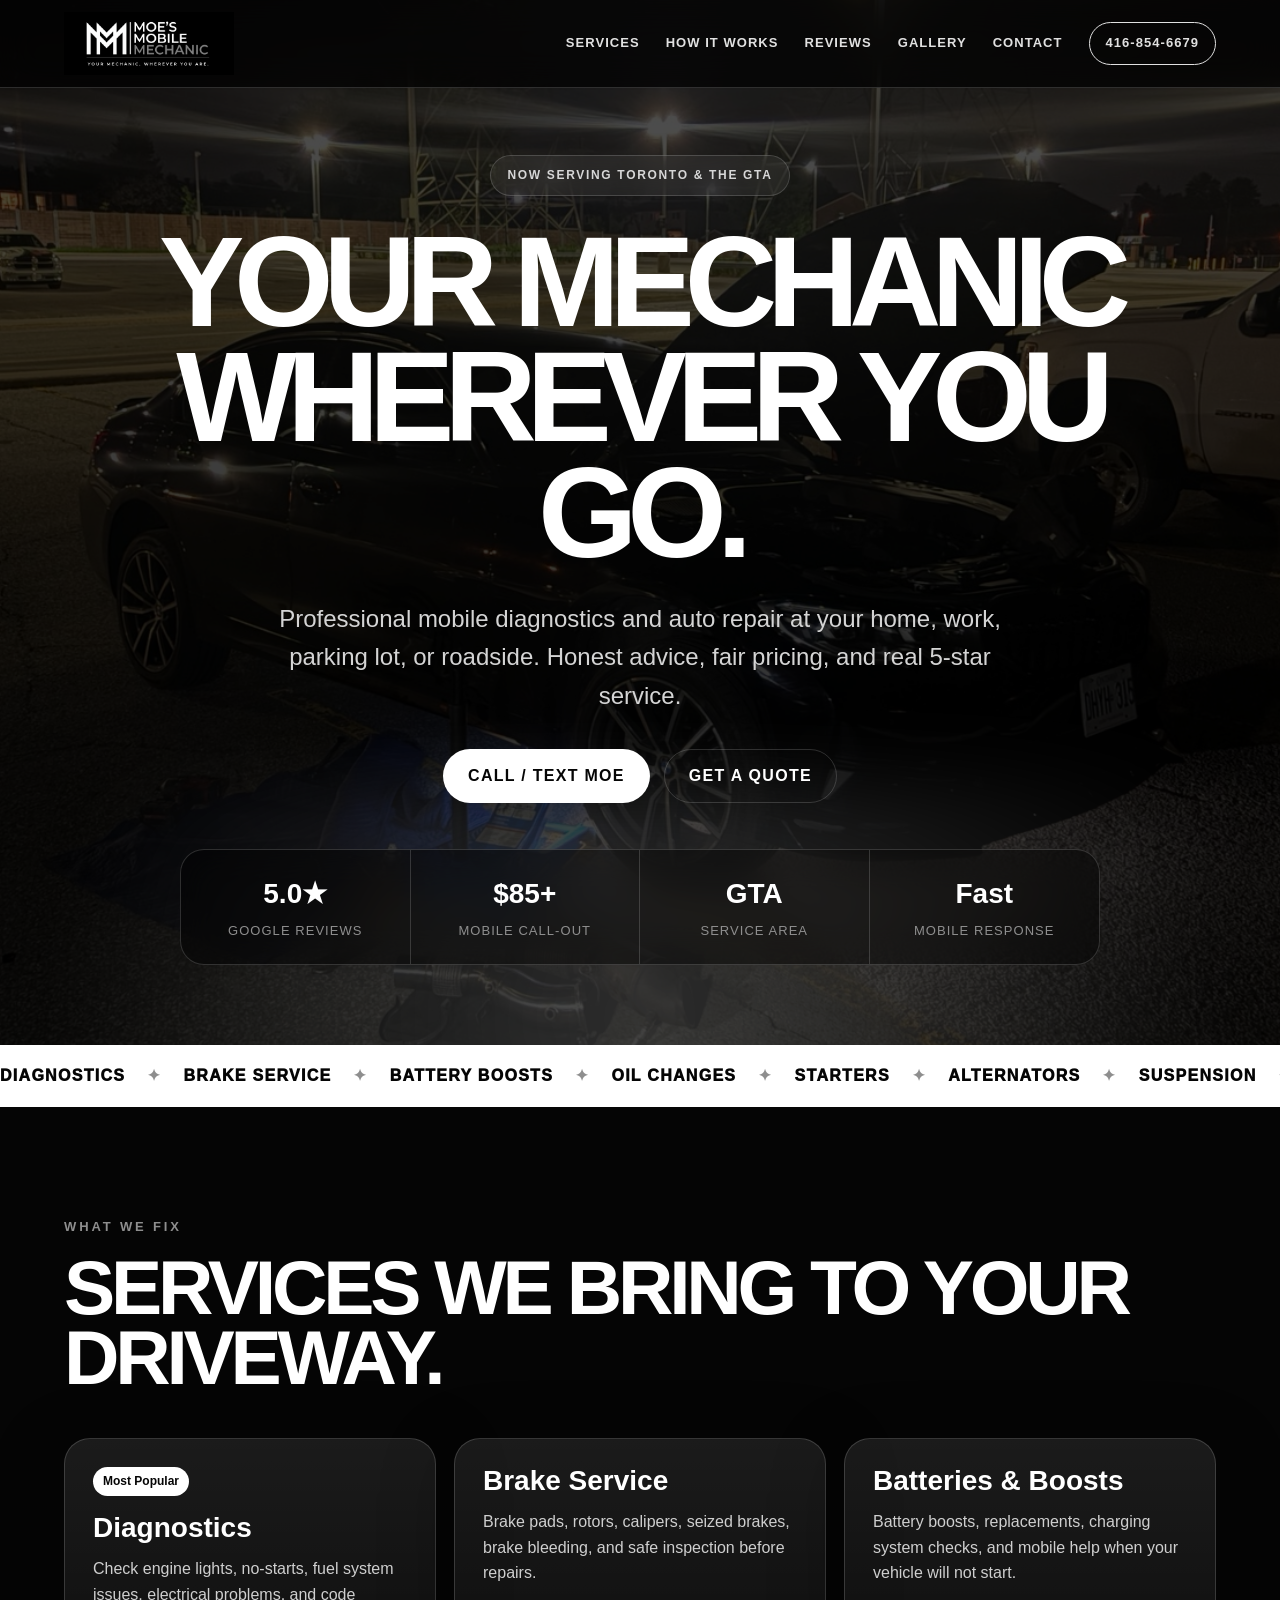
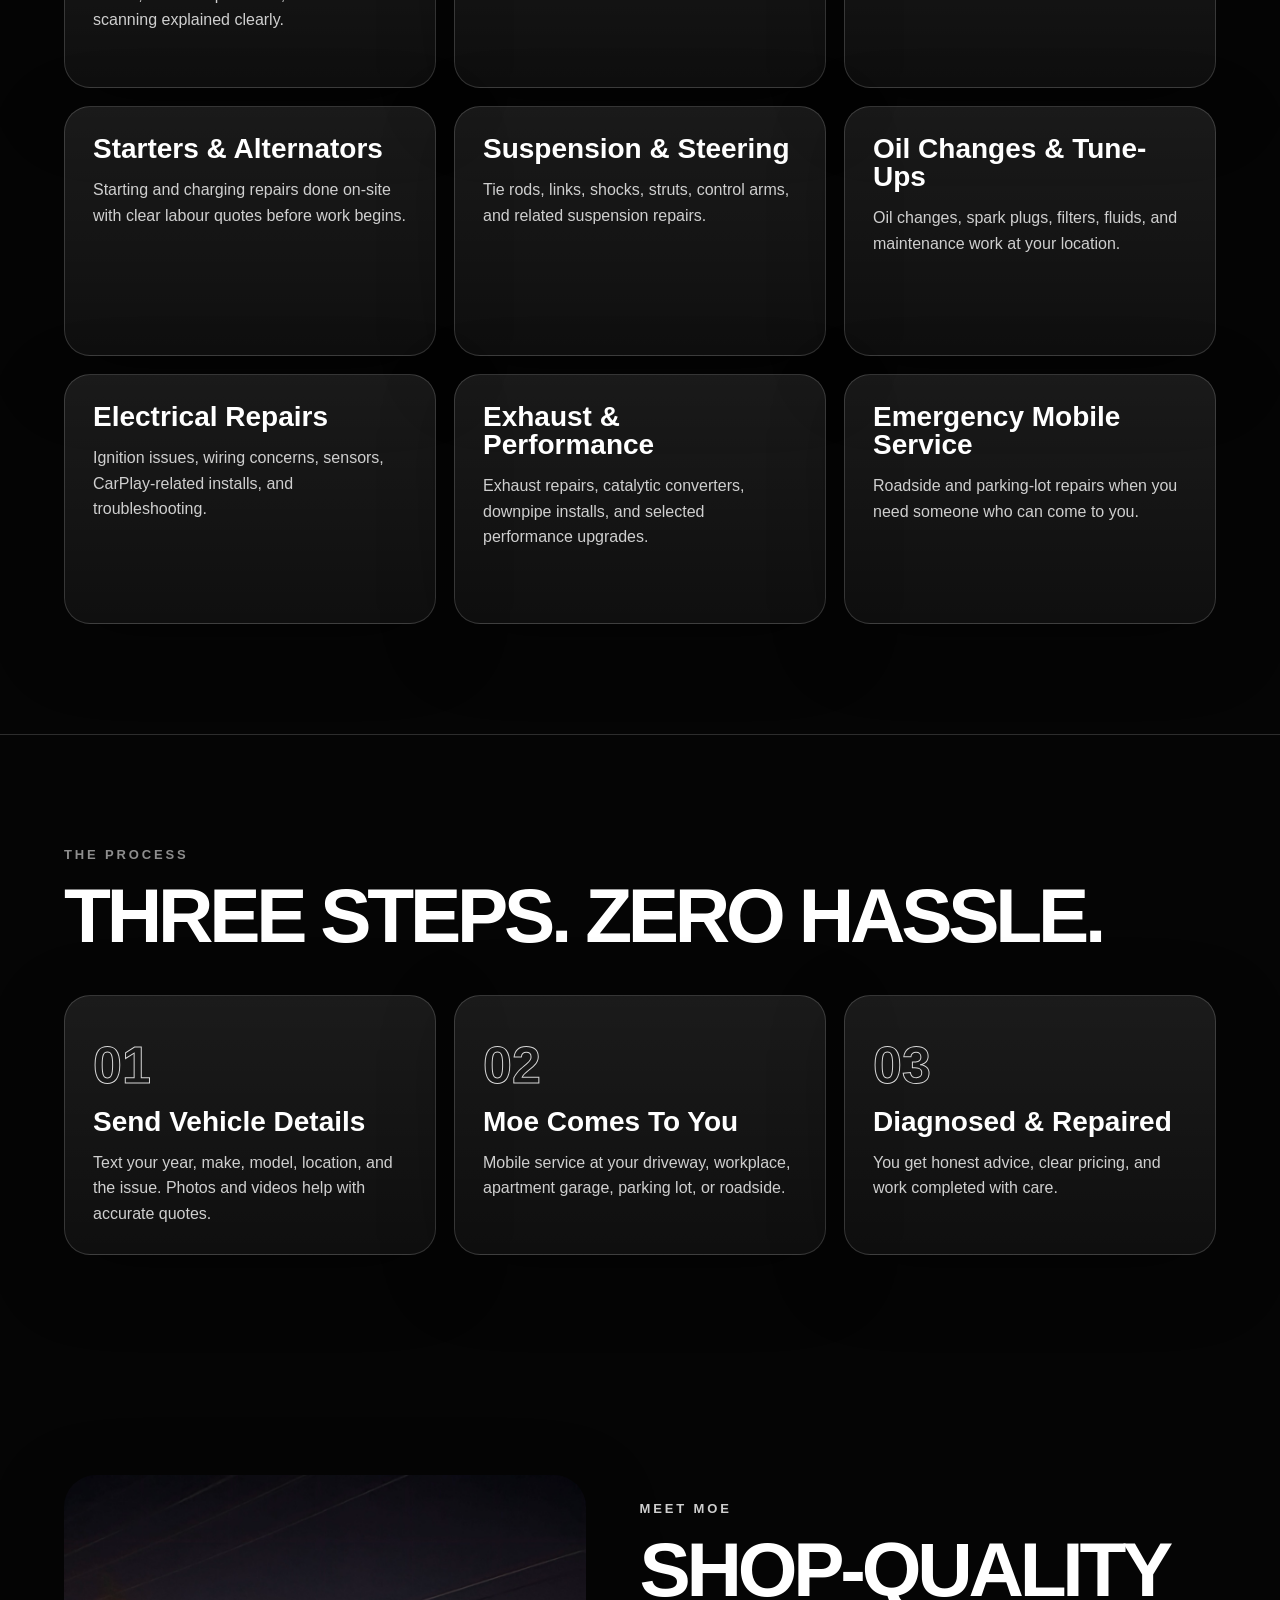
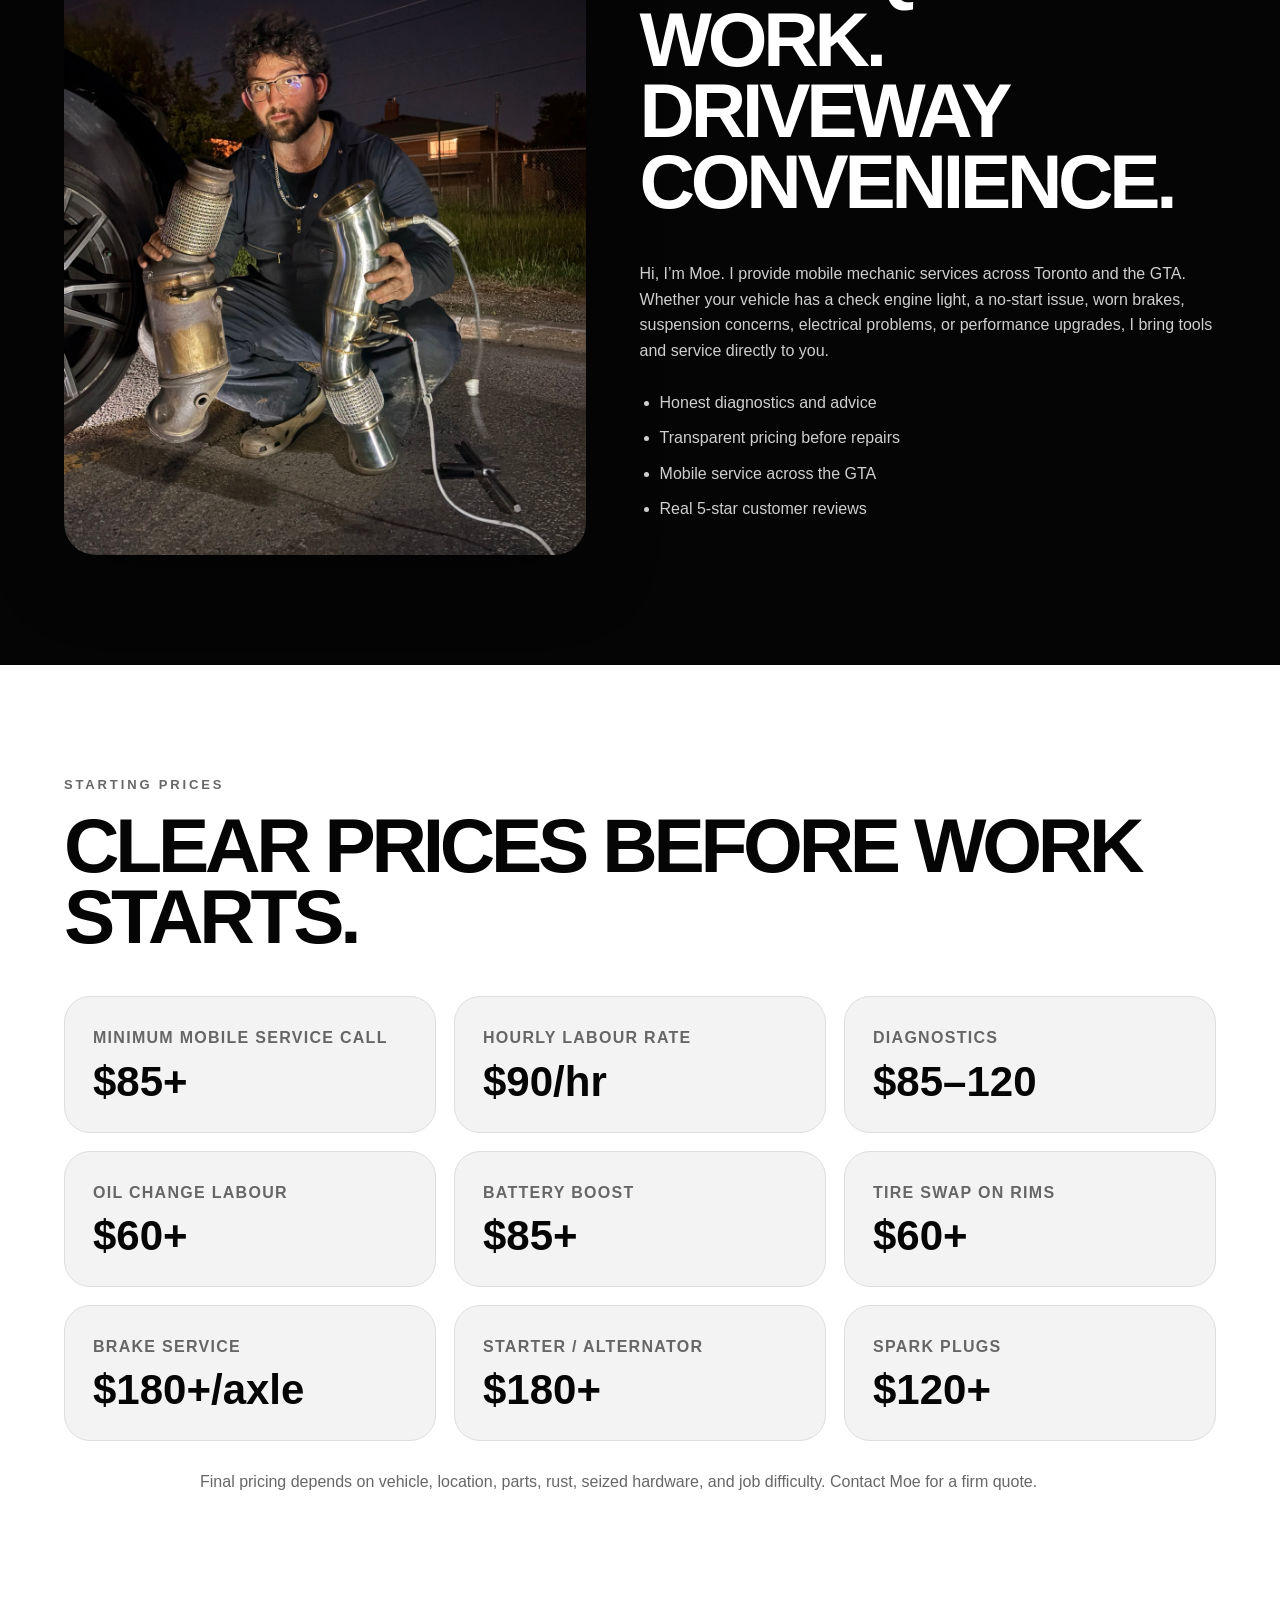
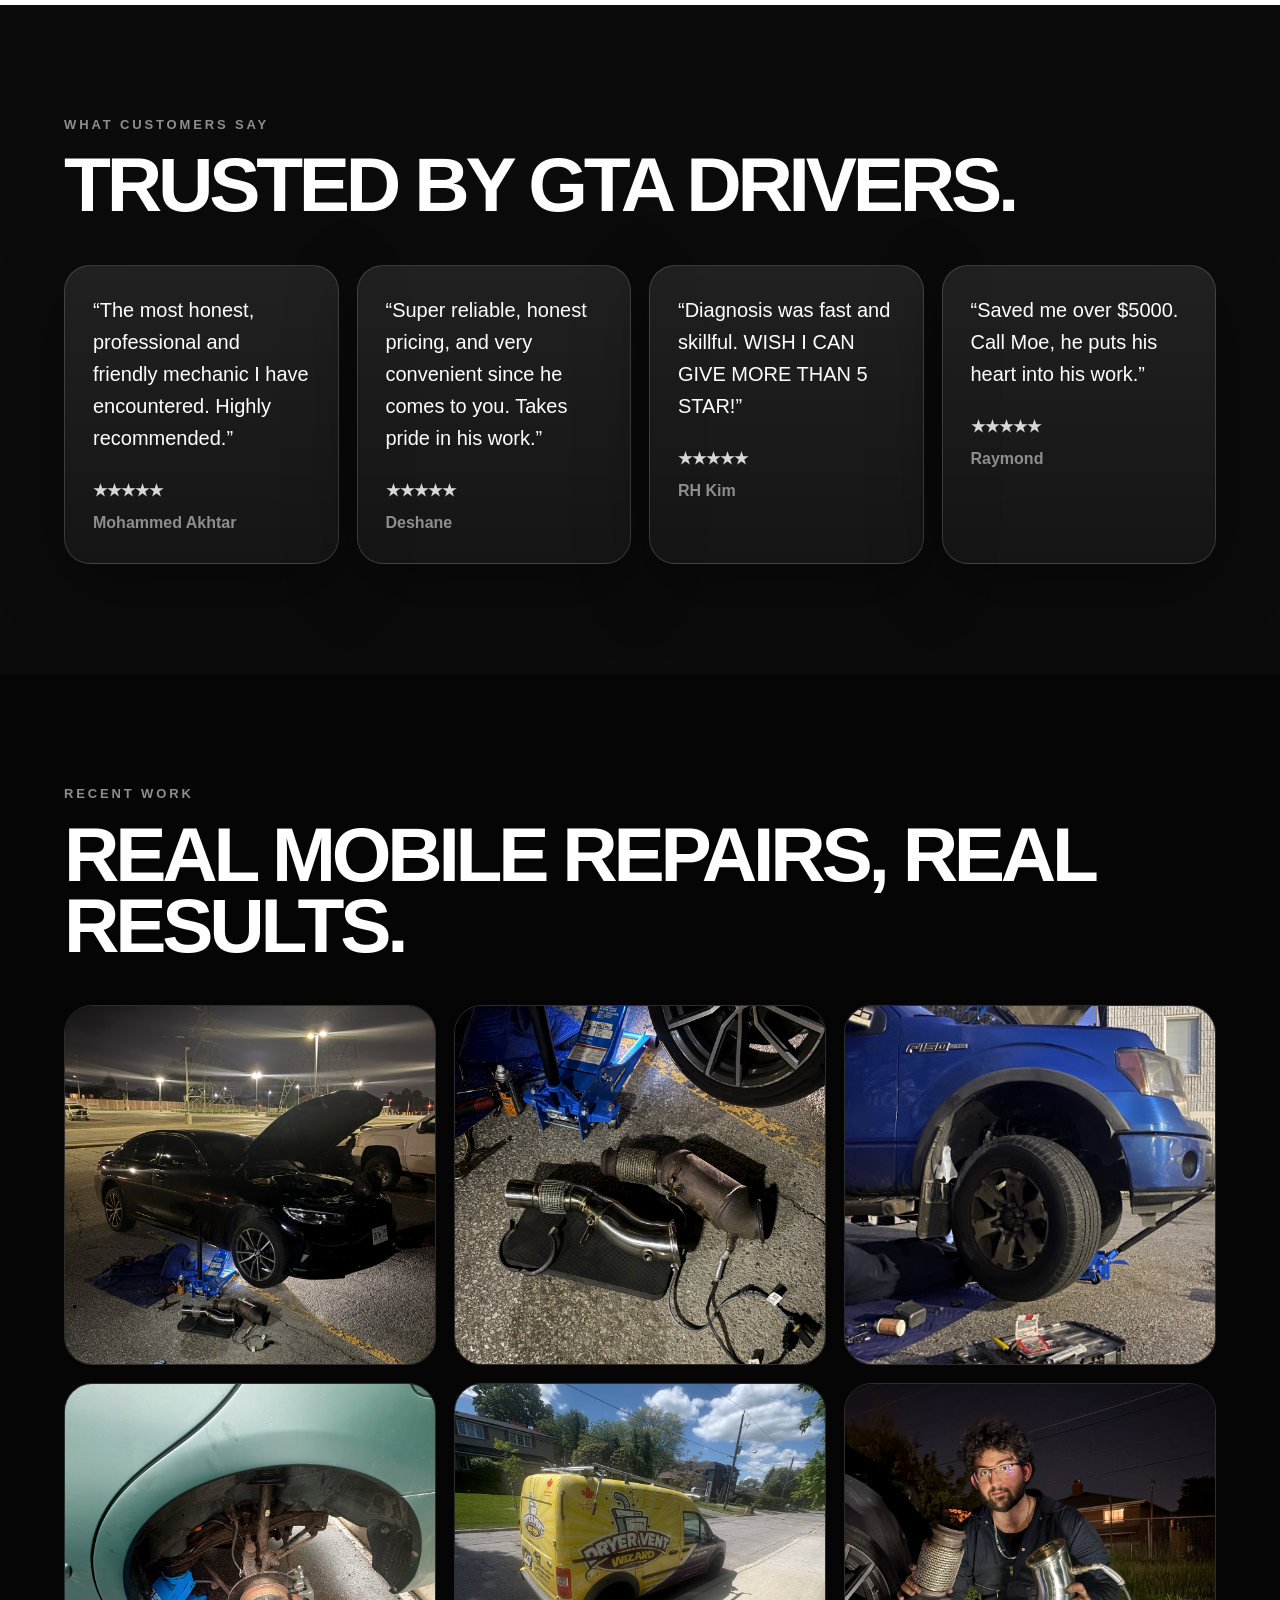
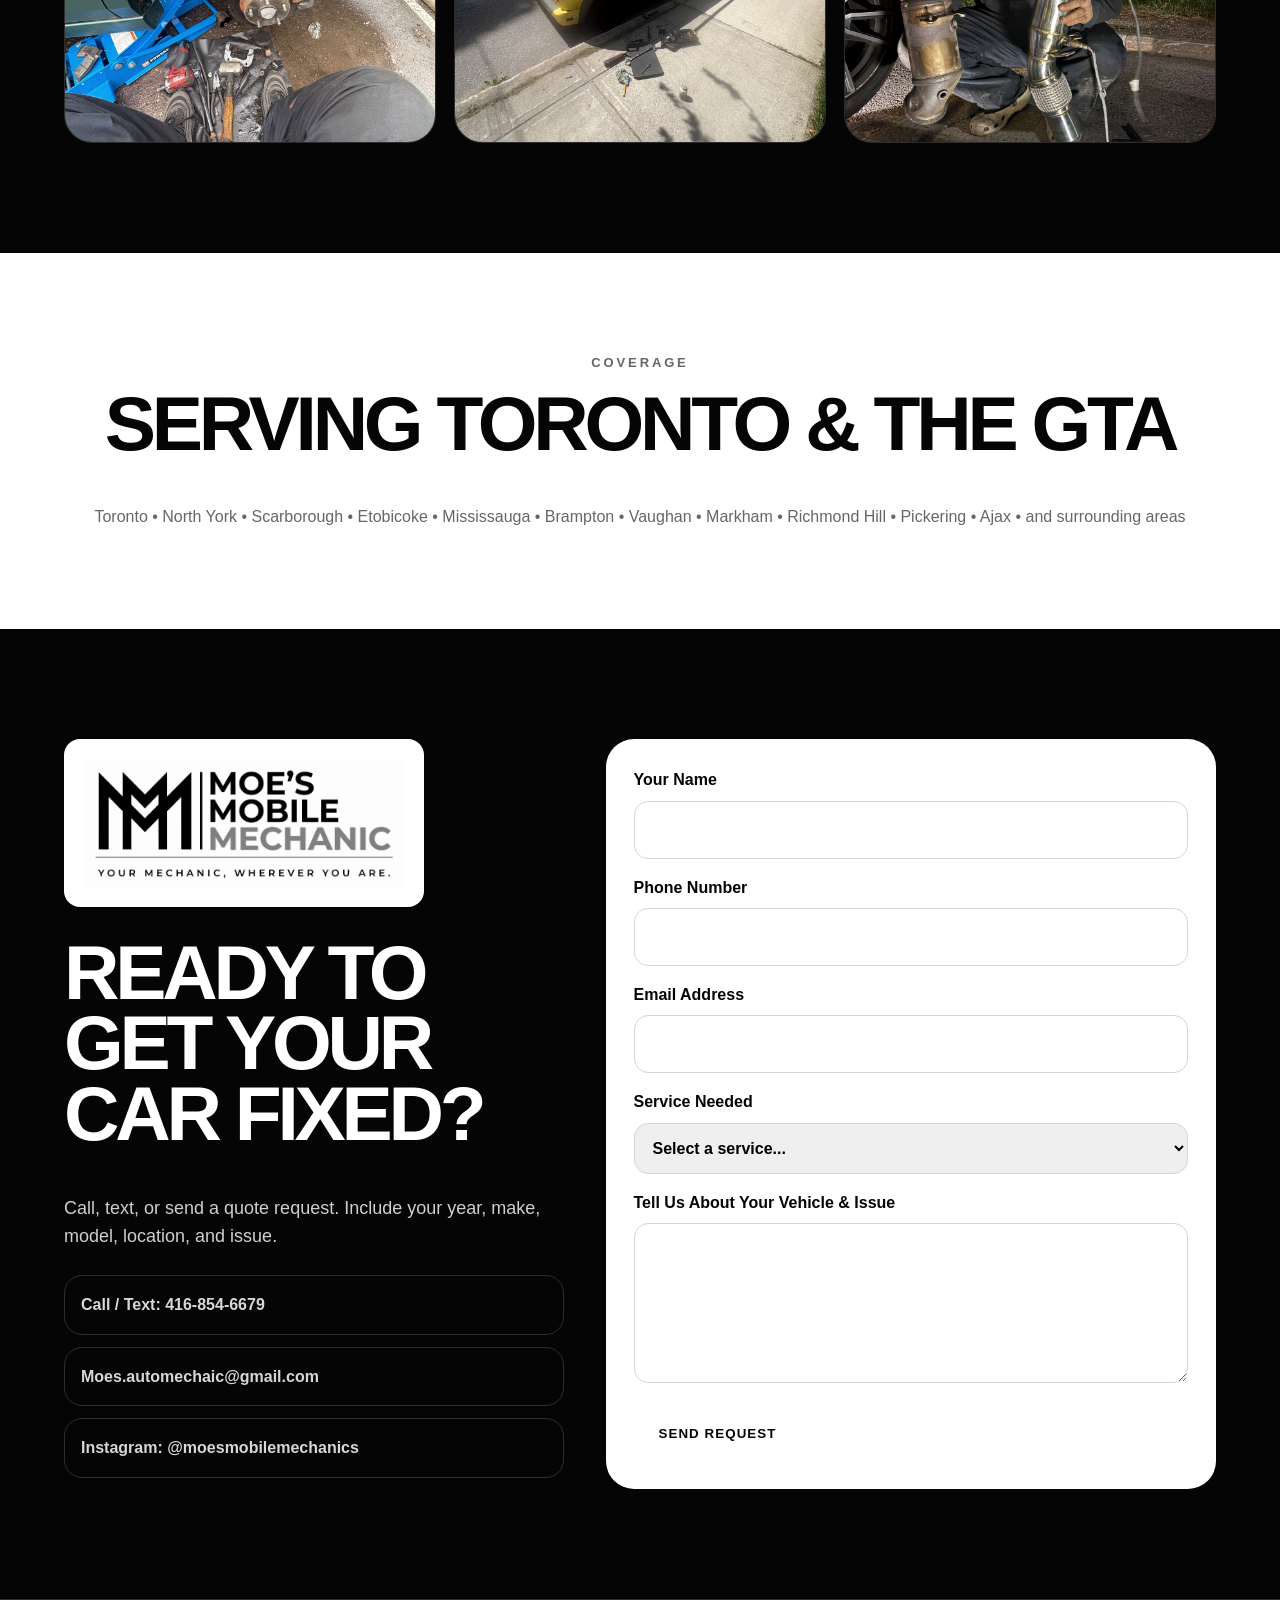
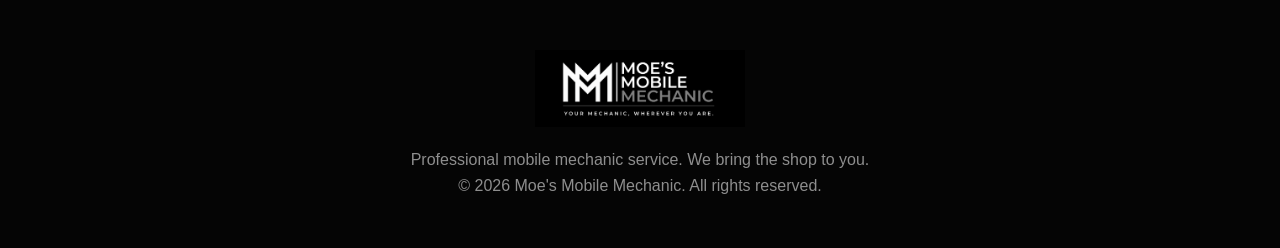
==== commit 981a05e1: "Update index.html" ====
--- a/index.html
+++ b/index.html
@@ -34,7 +34,7 @@
         <p class="pill-label">Now Serving Toronto & The GTA</p>
         <h1>
           Your mechanic<br />
-          comes to you.
+          Wherever you go.
         </h1>
         <p class="hero-subtitle">
           Professional mobile diagnostics and auto repair at your home, work, parking lot, or roadside.
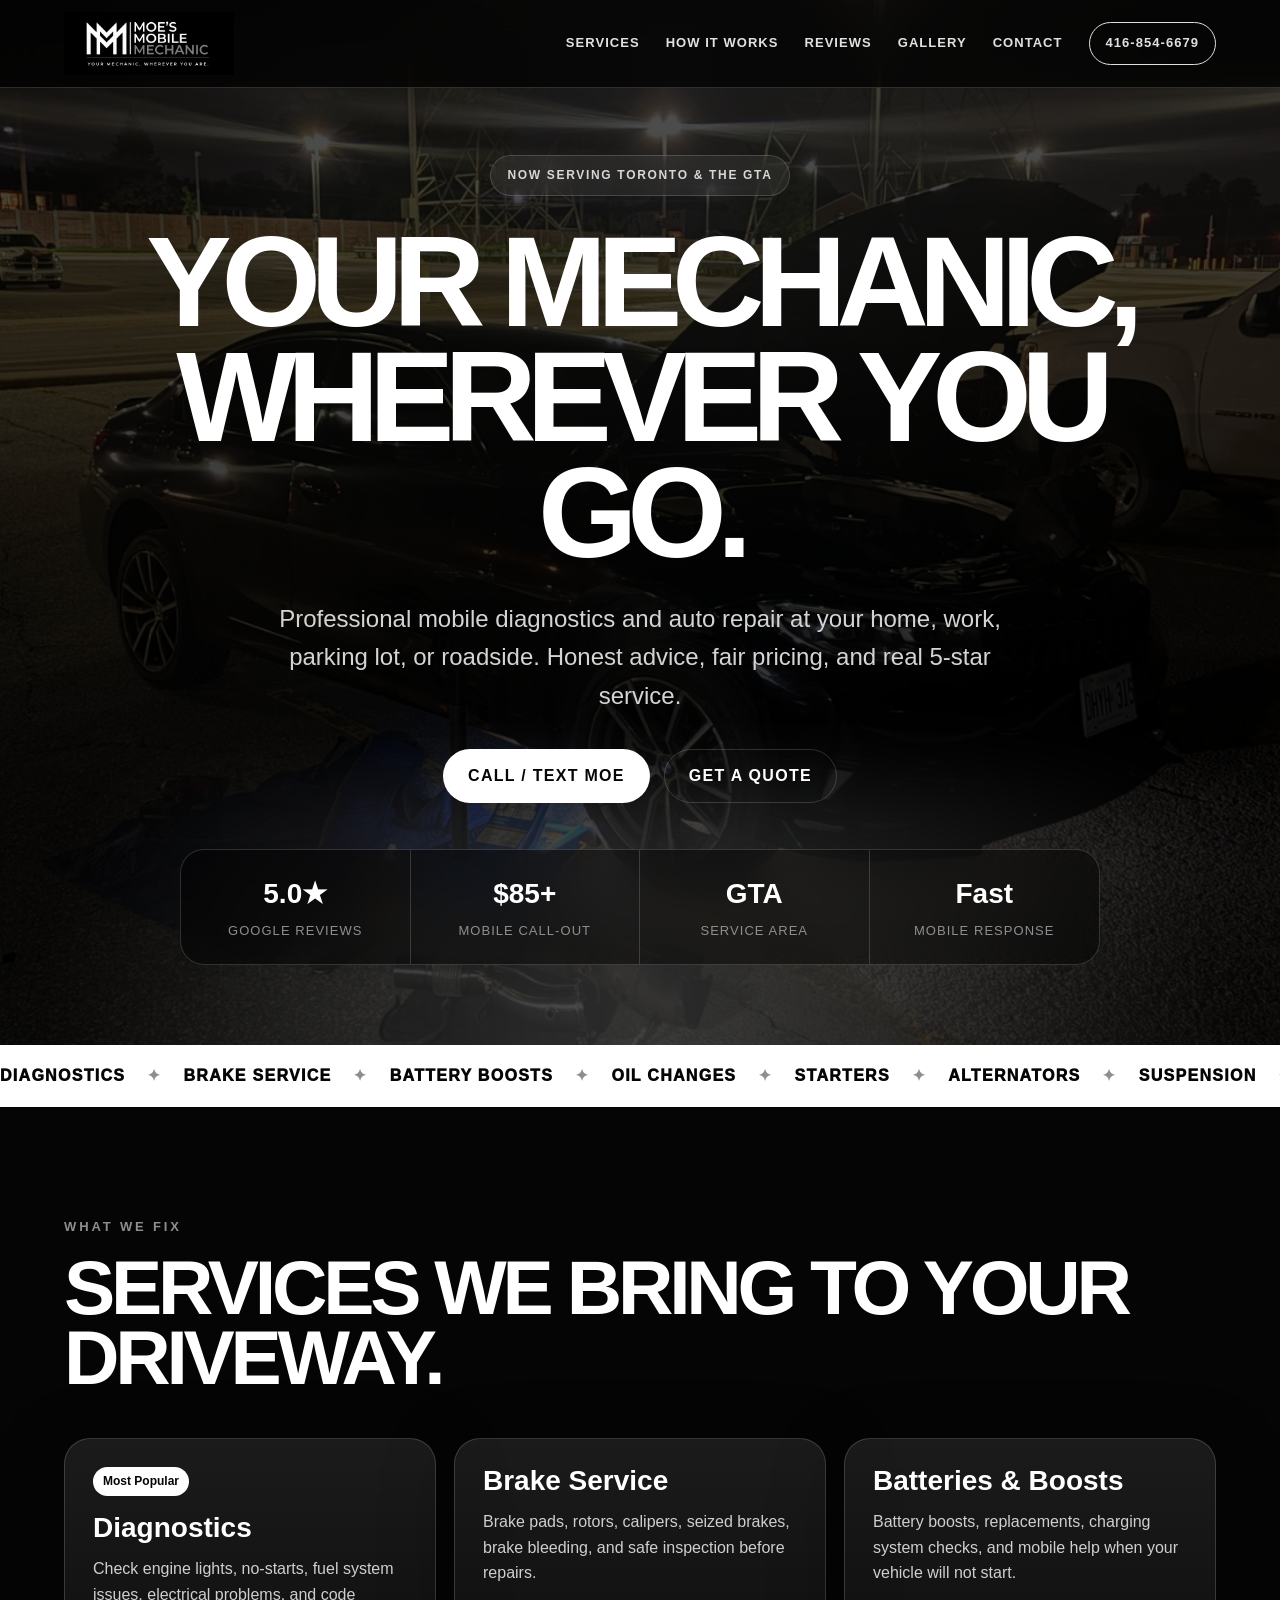
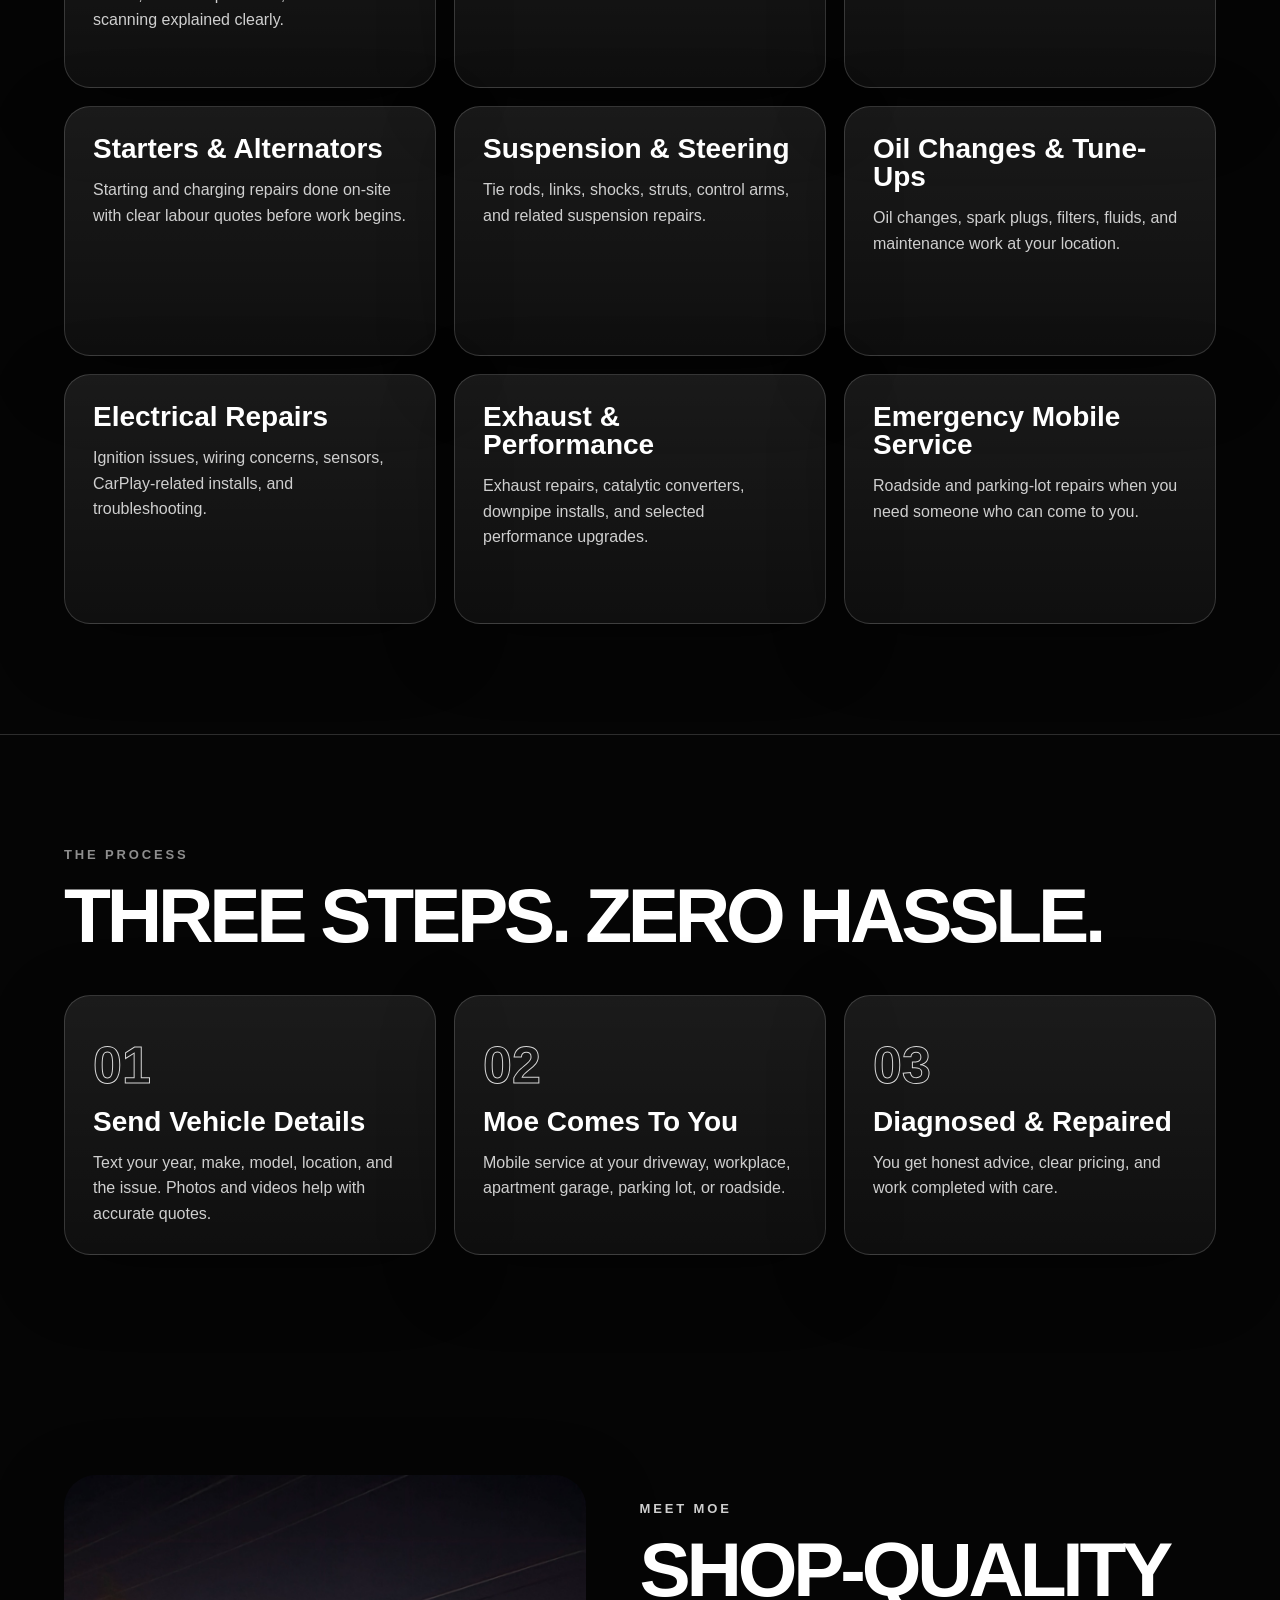
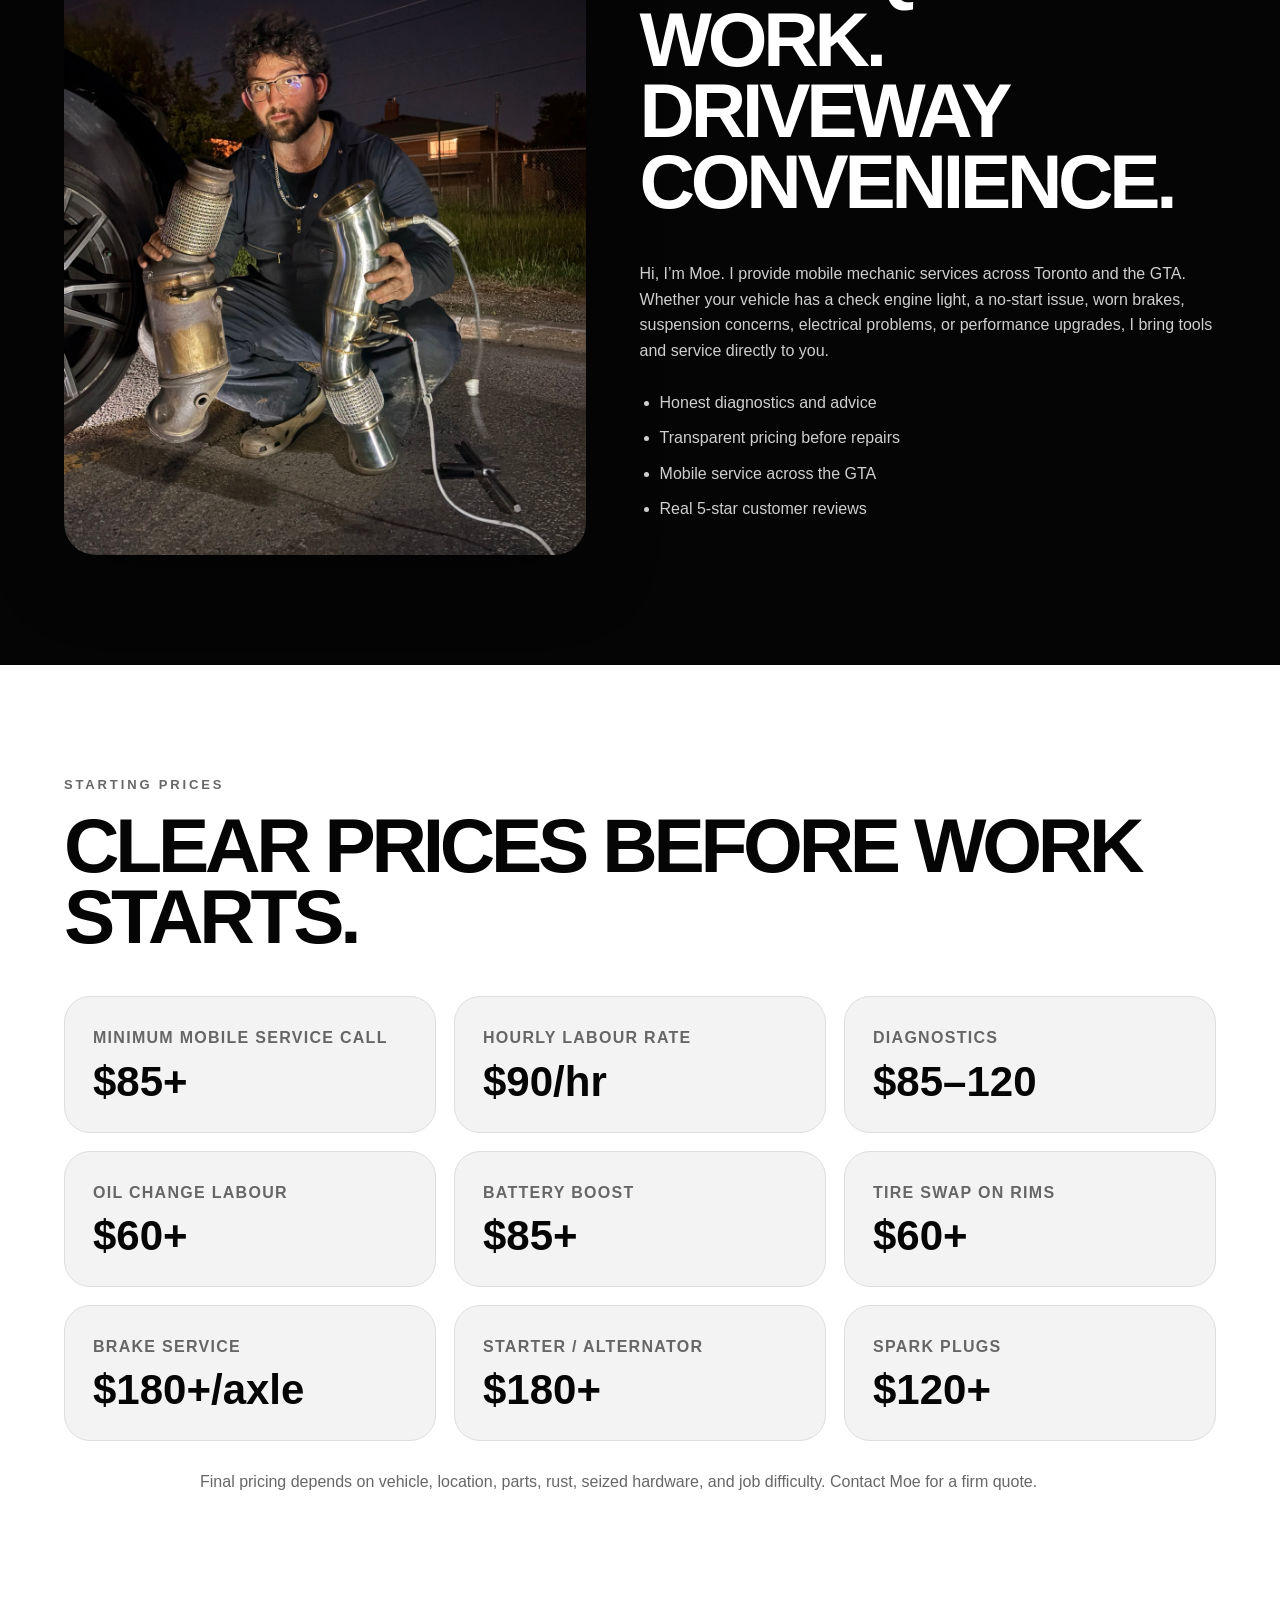
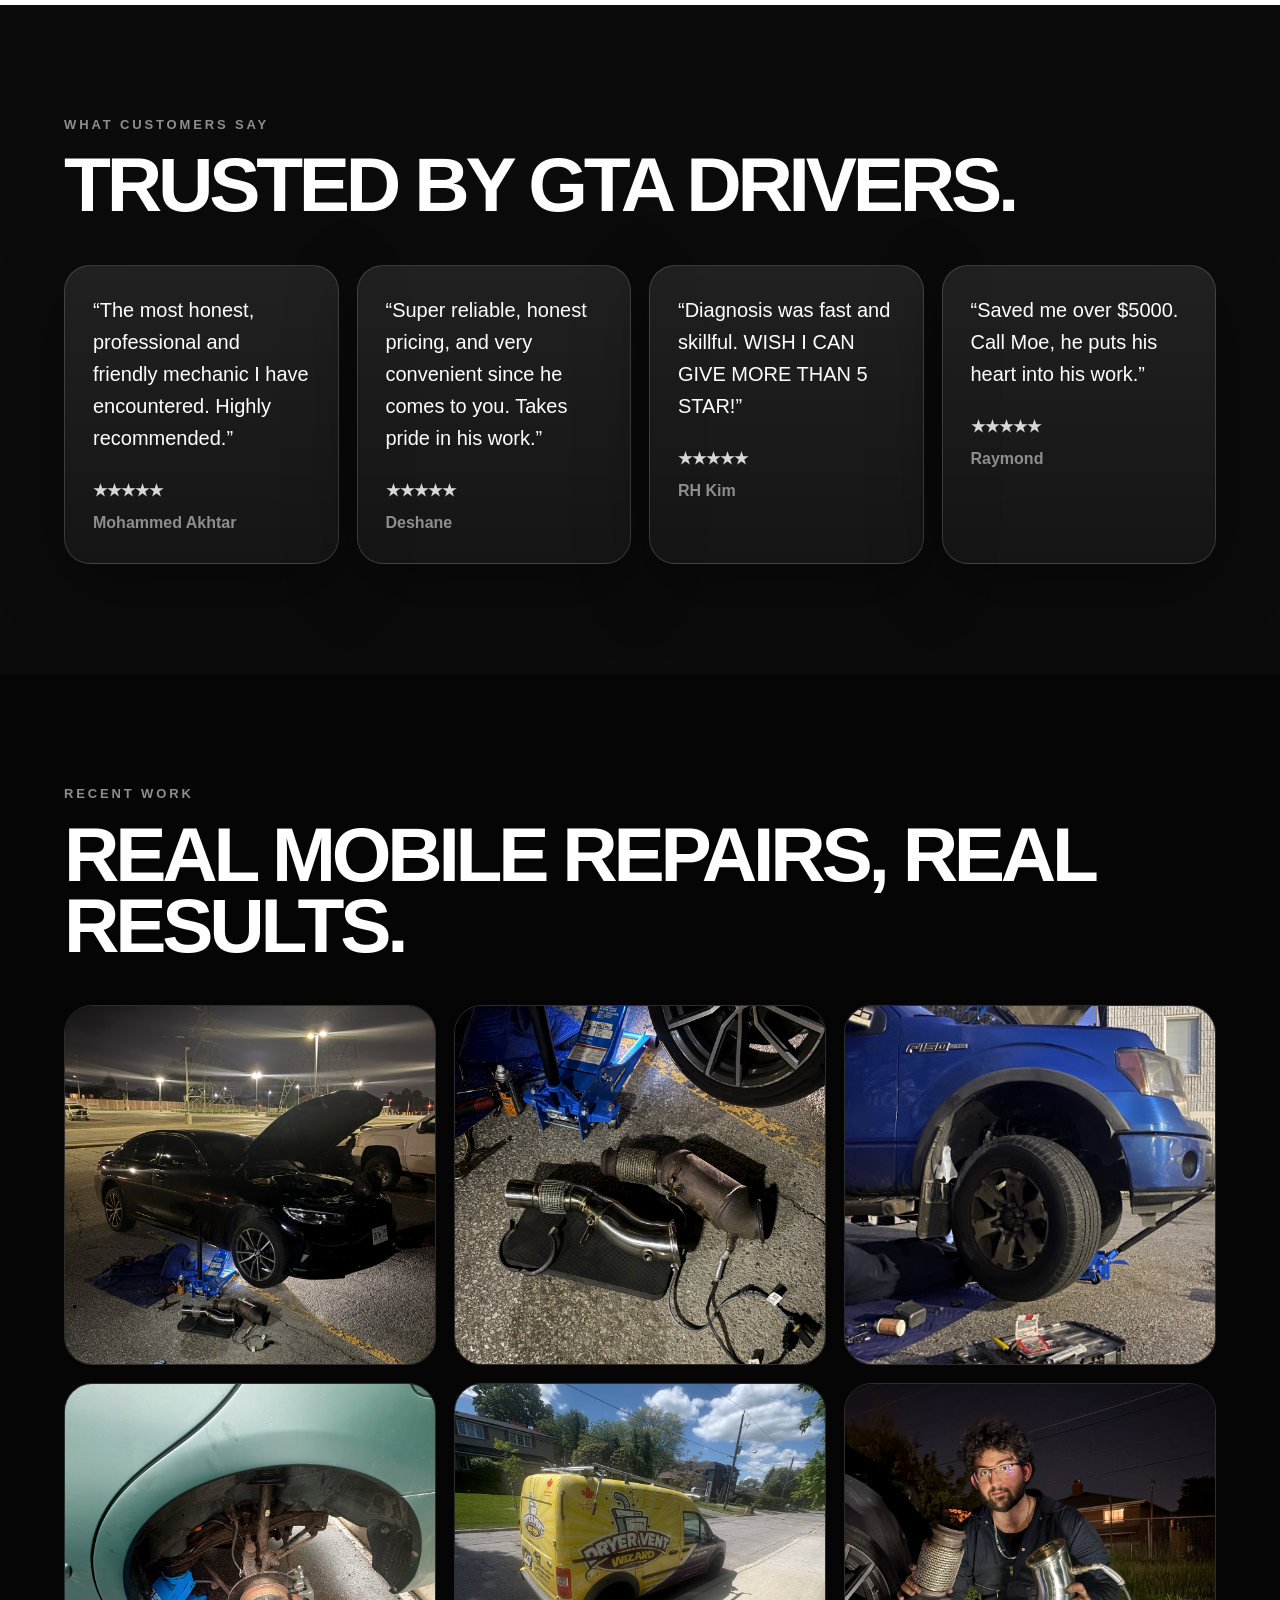
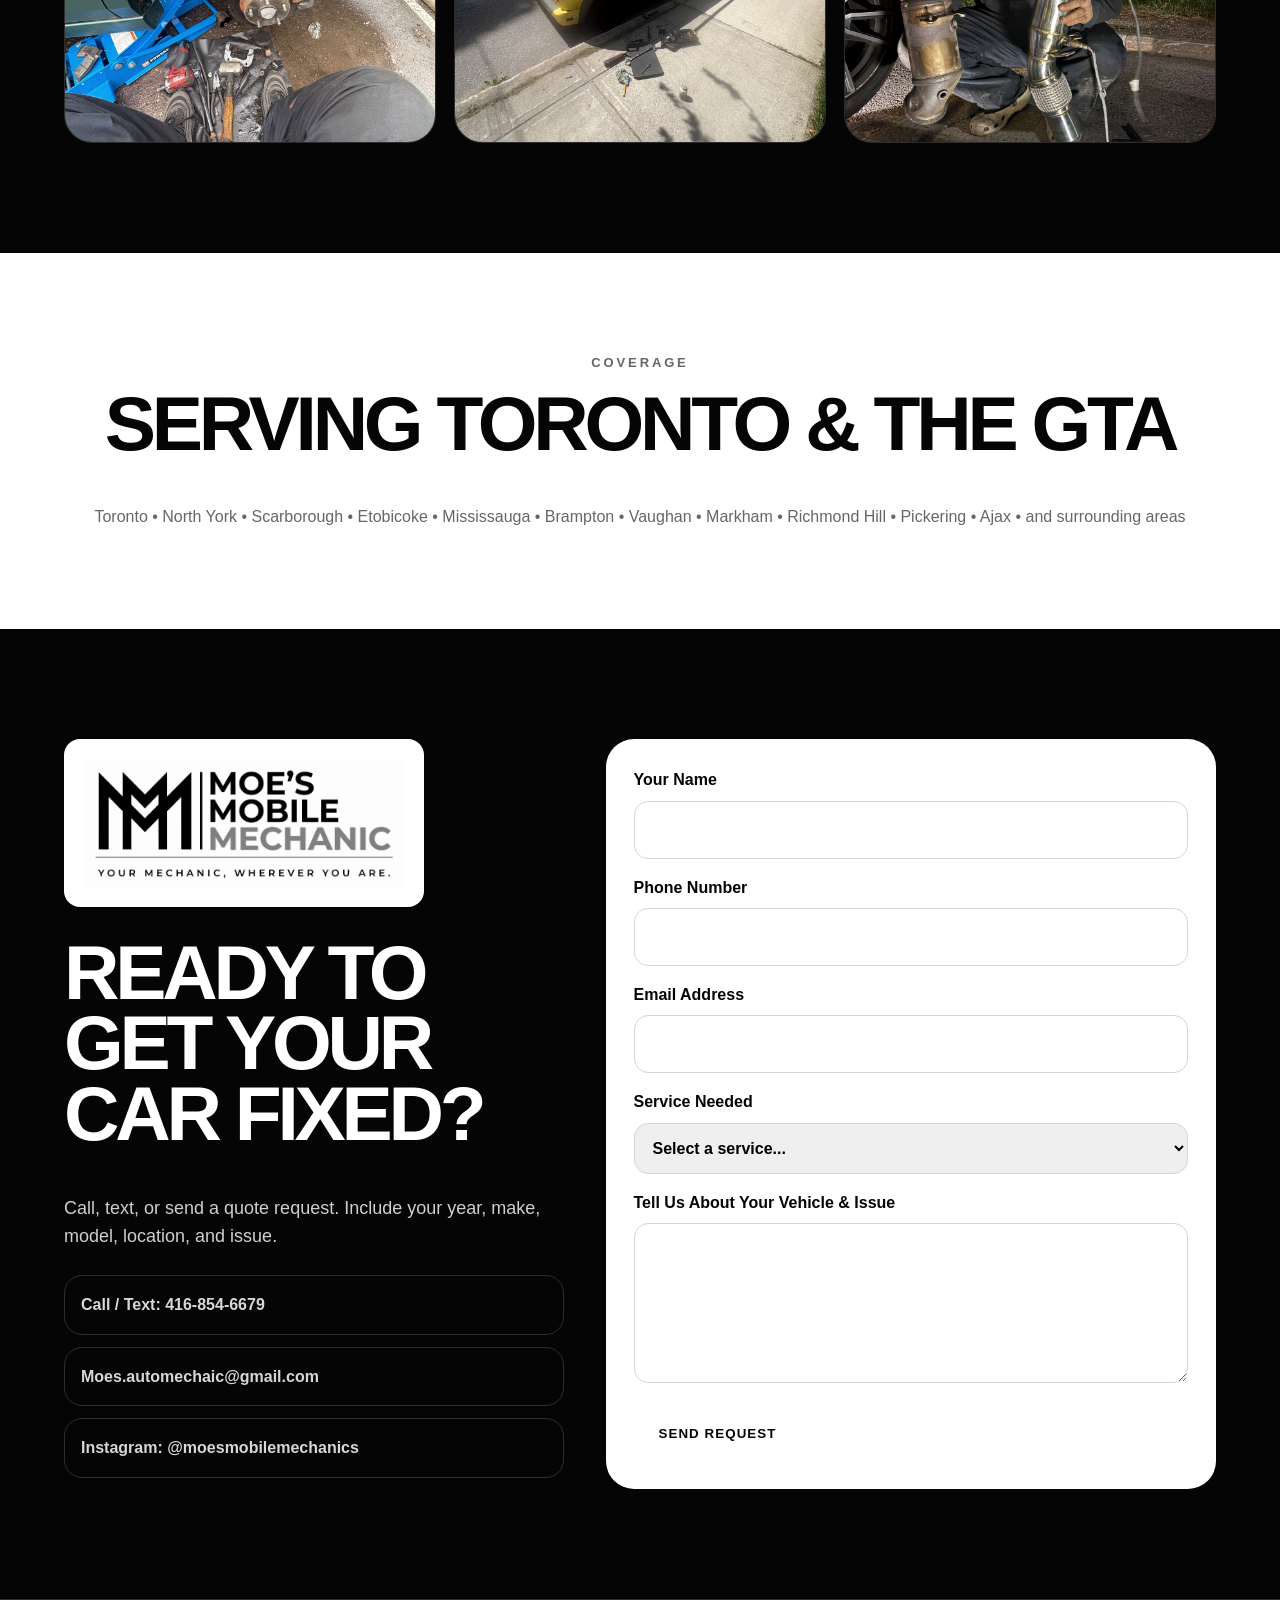
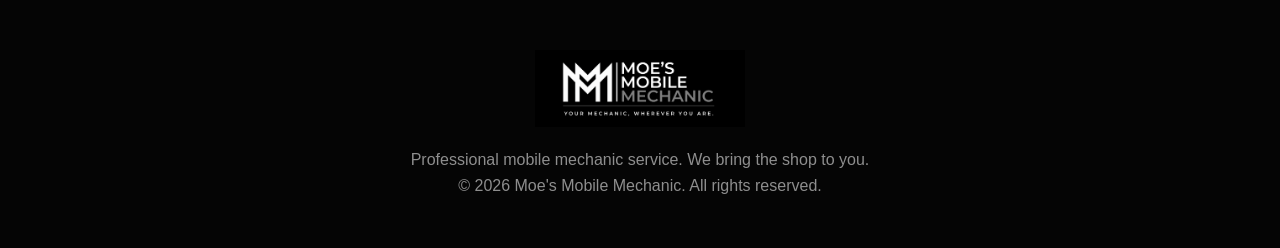
==== commit e681fdd4: "Add comma to mechanic header in index.html" ====
--- a/index.html
+++ b/index.html
@@ -33,7 +33,7 @@
       <div class="hero-content reveal">
         <p class="pill-label">Now Serving Toronto & The GTA</p>
         <h1>
-          Your mechanic<br />
+          Your mechanic,<br />
           Wherever you go.
         </h1>
         <p class="hero-subtitle">
